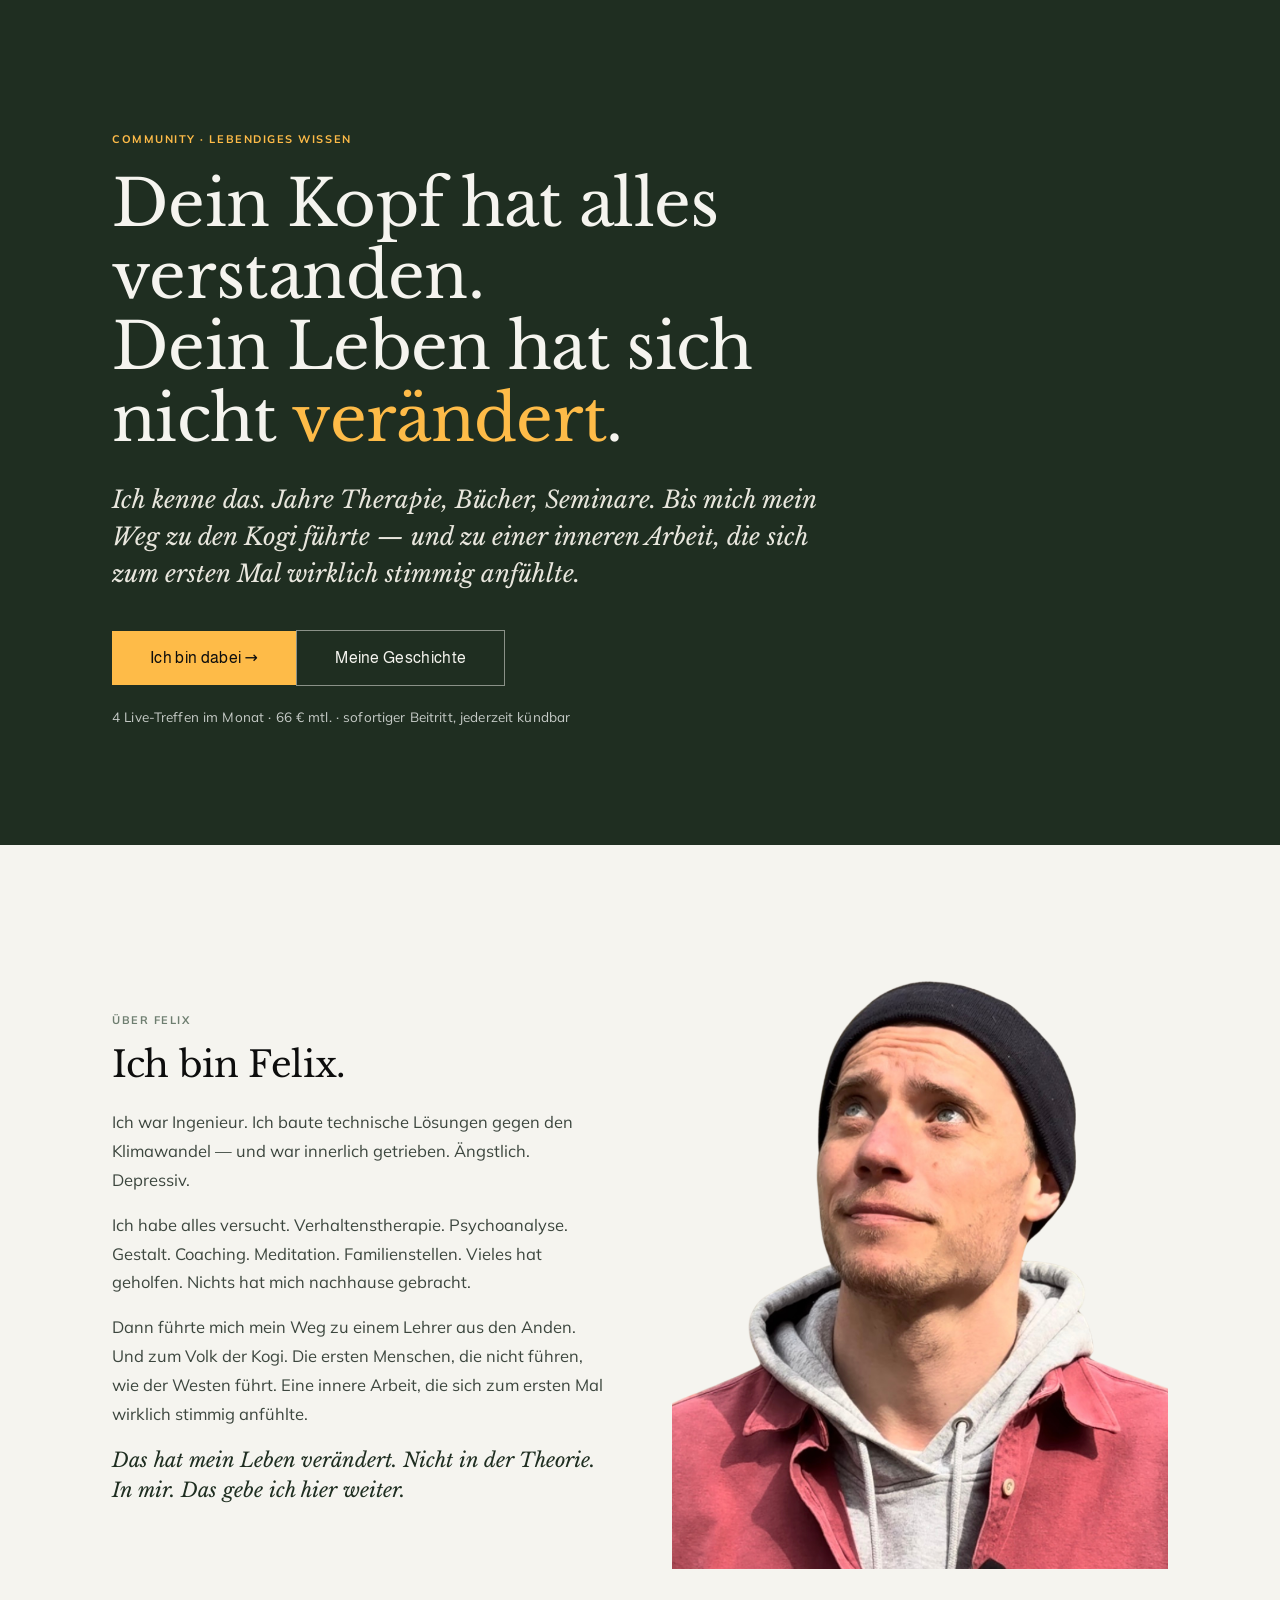
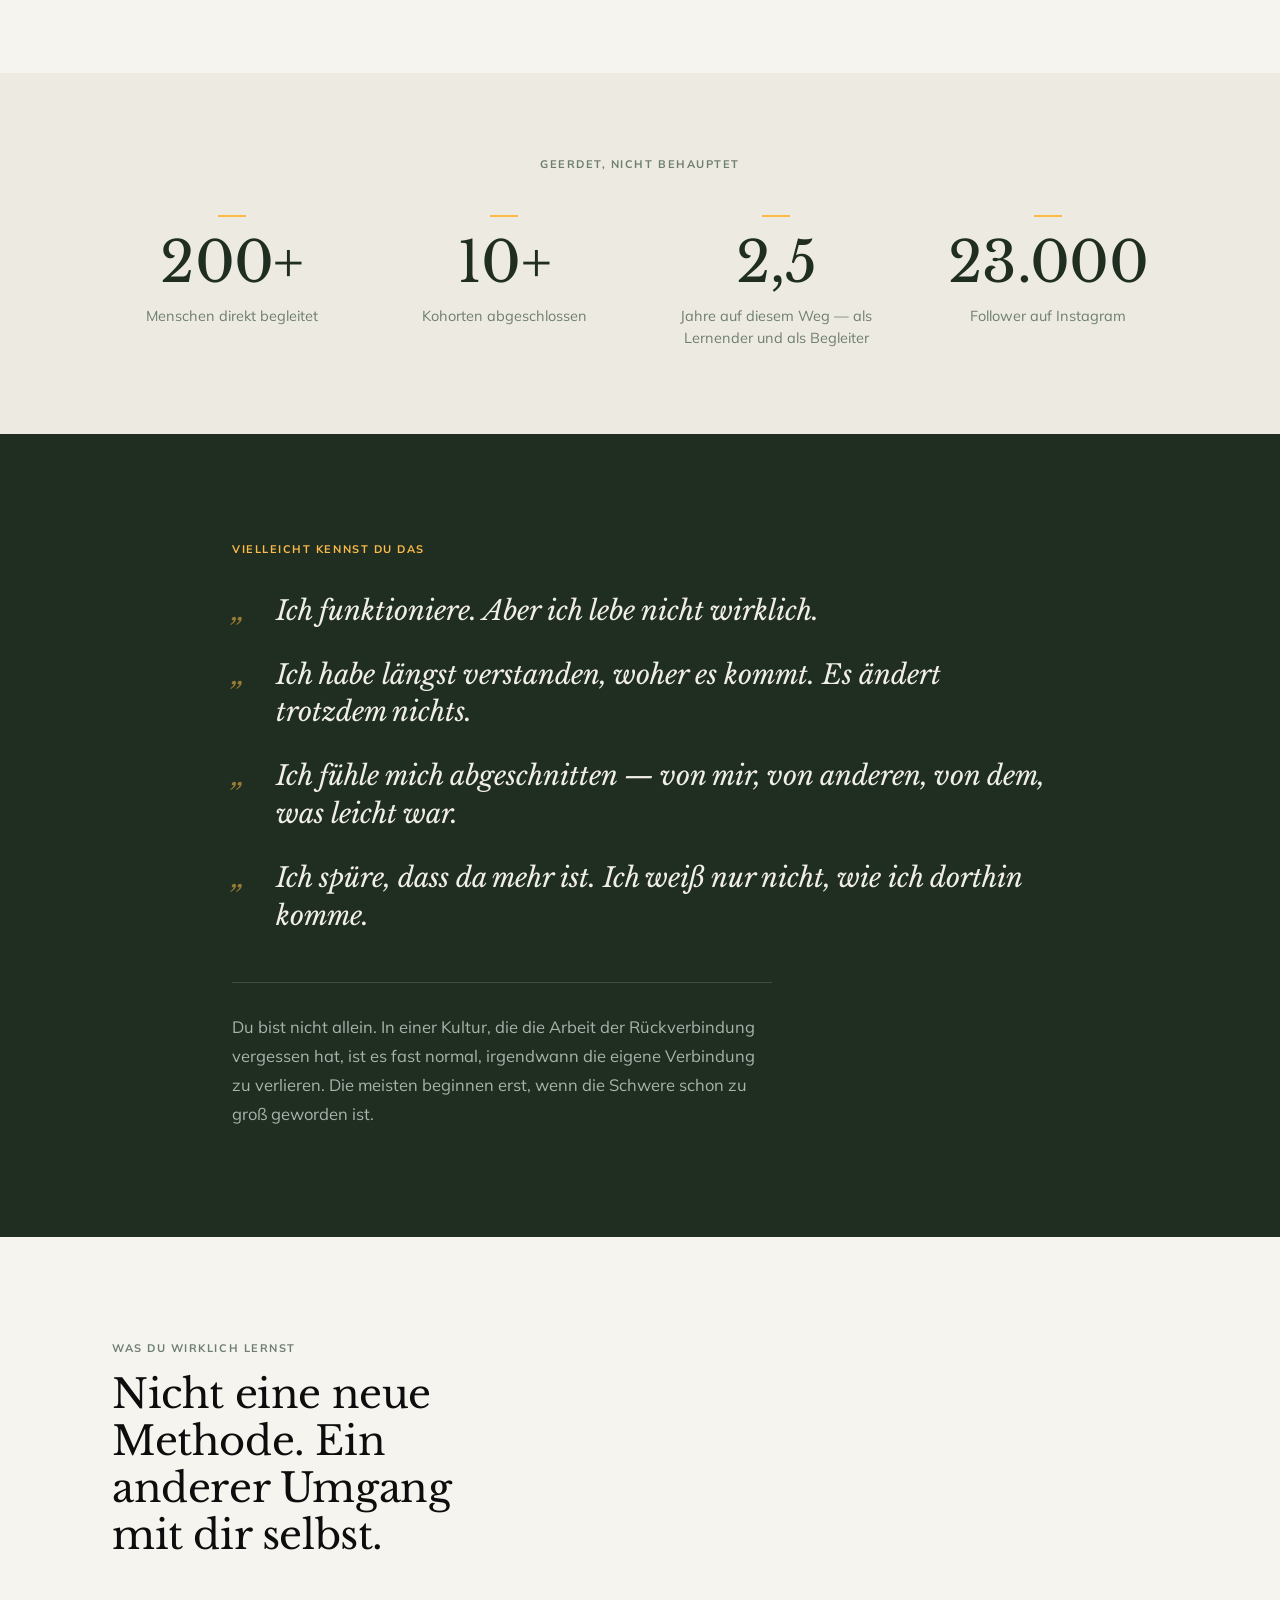
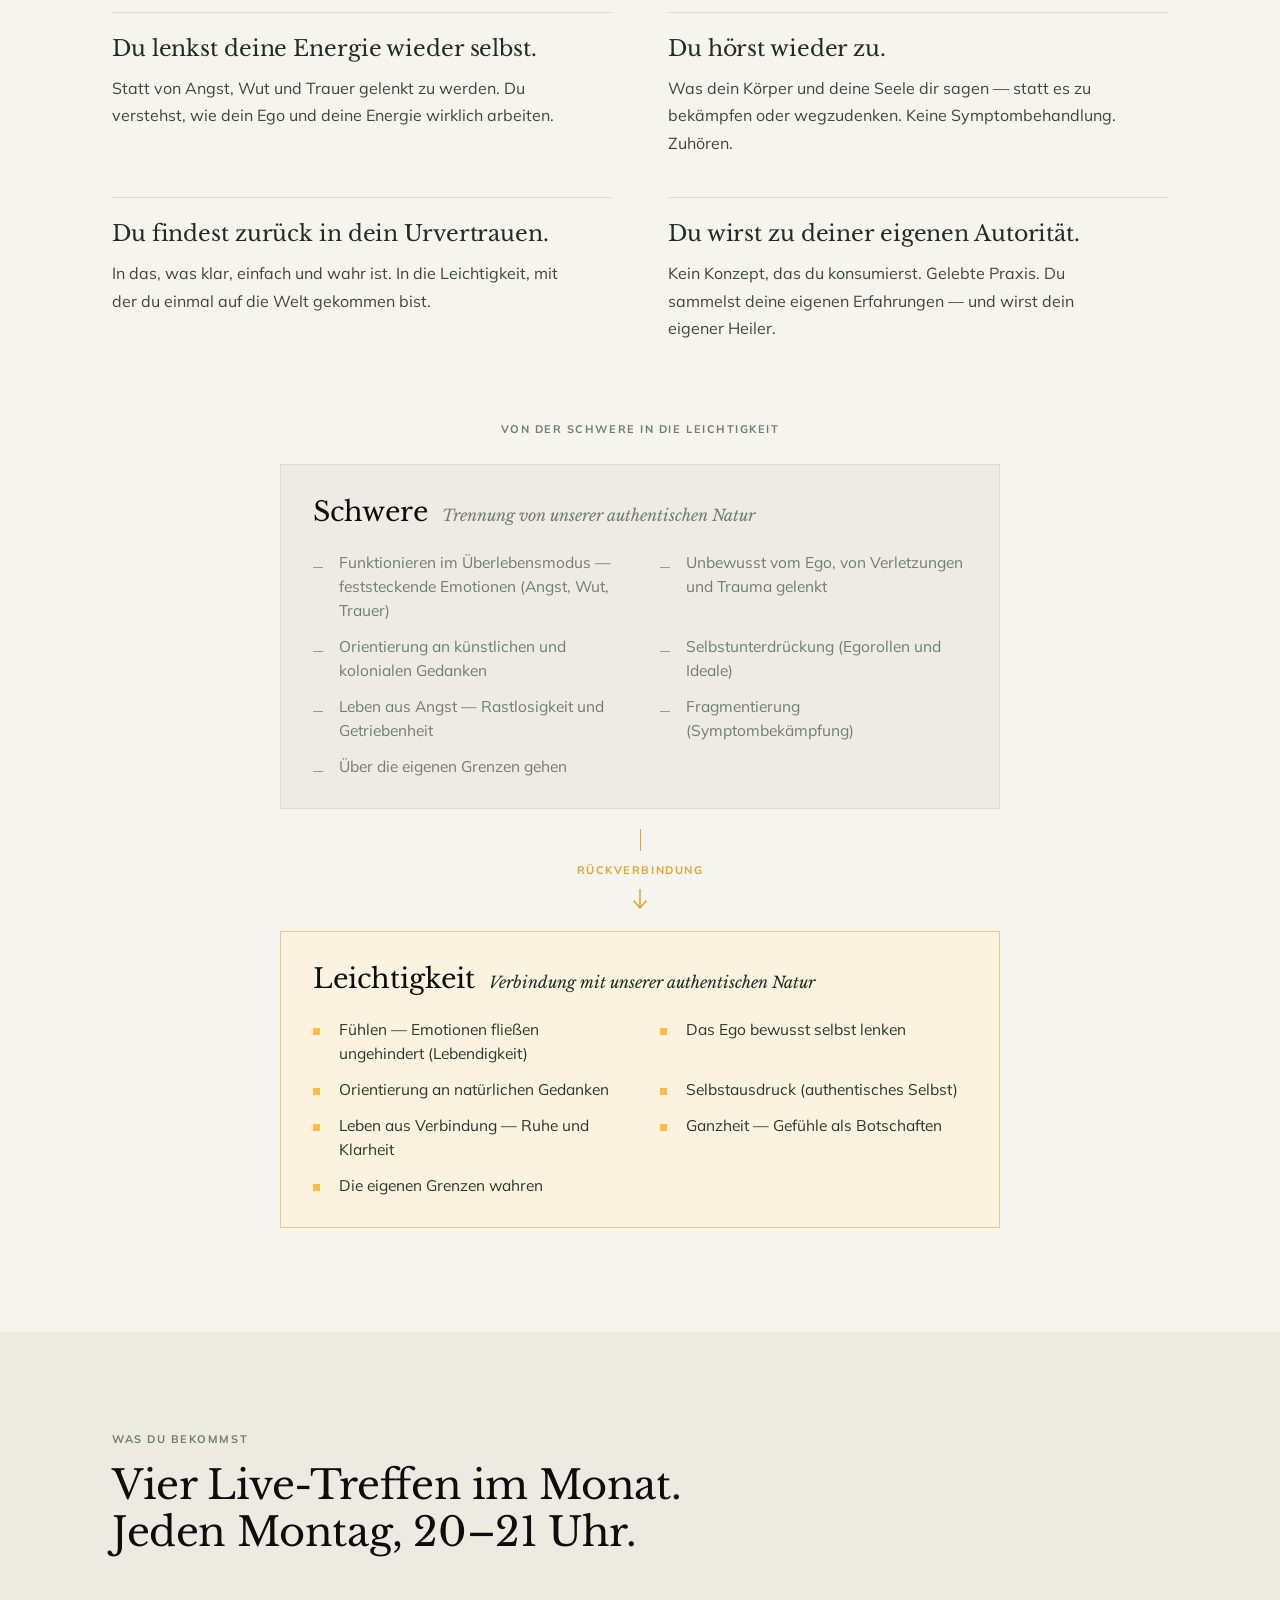
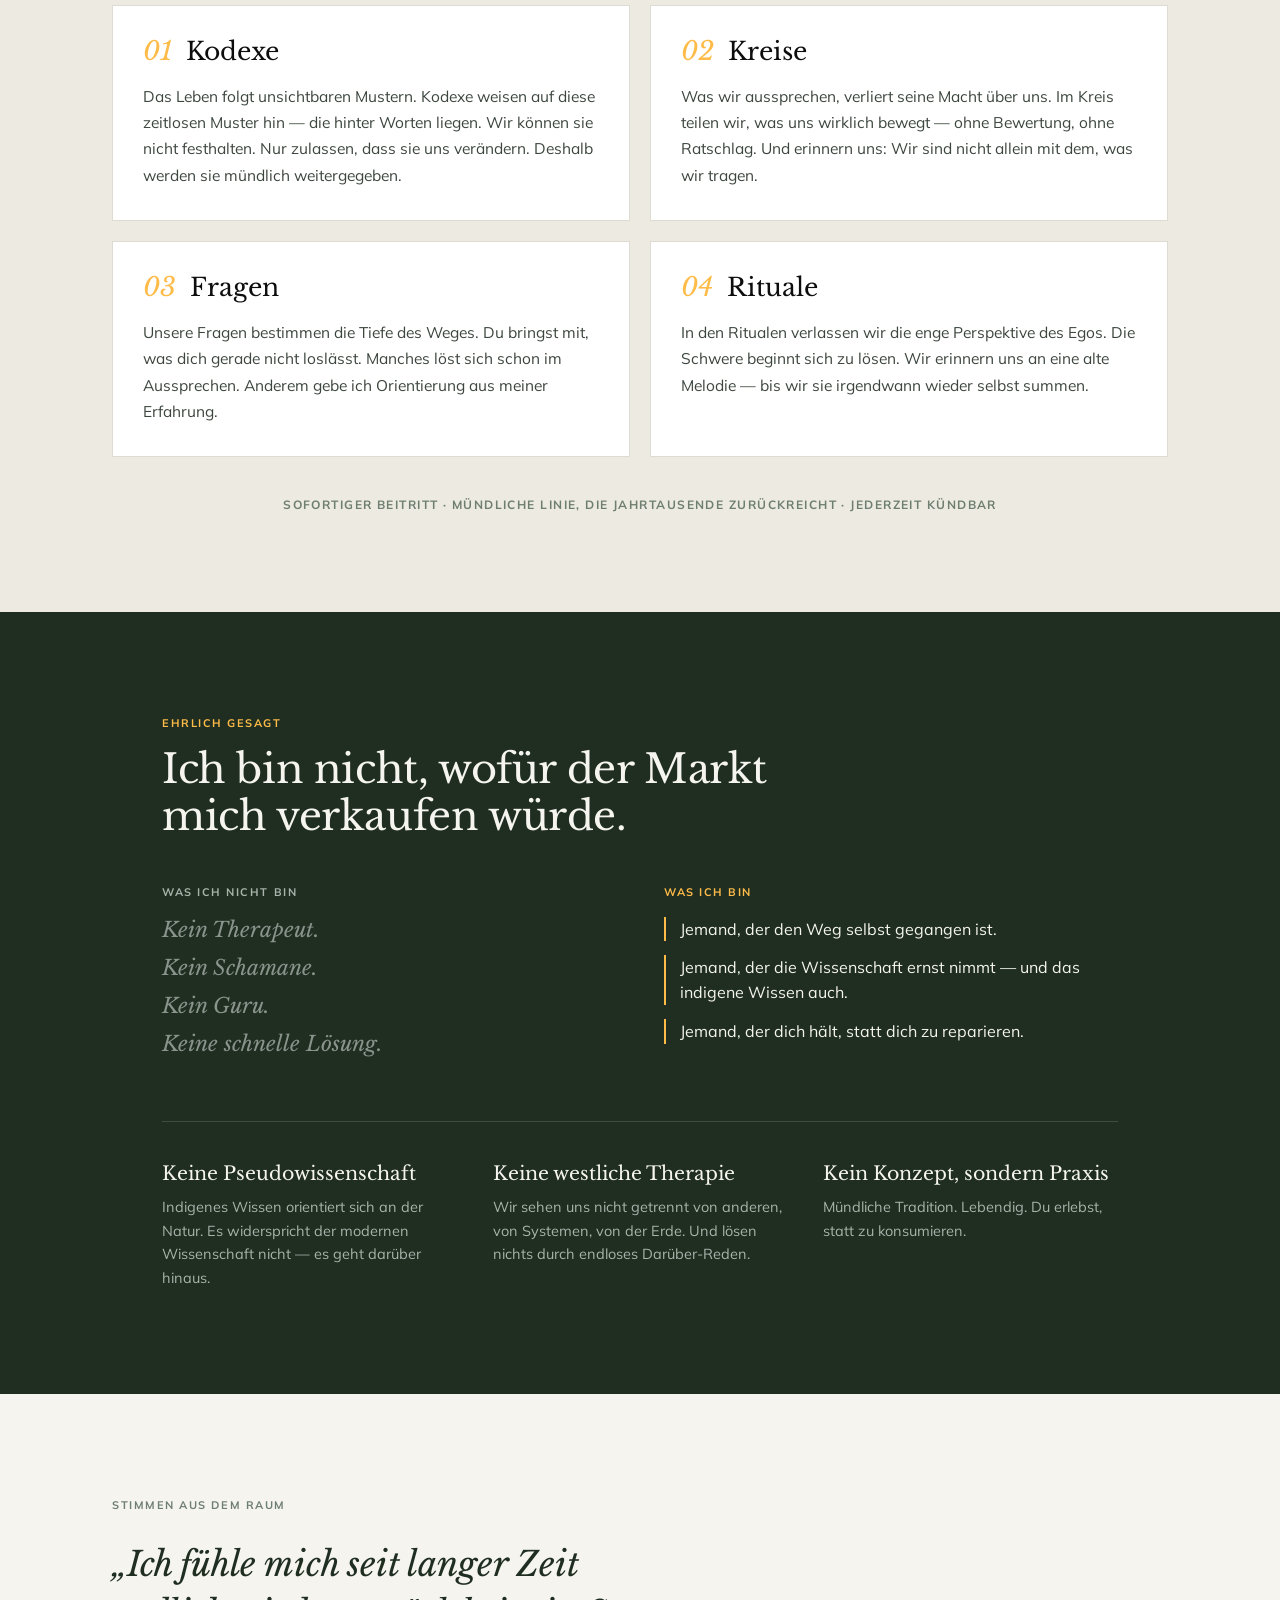
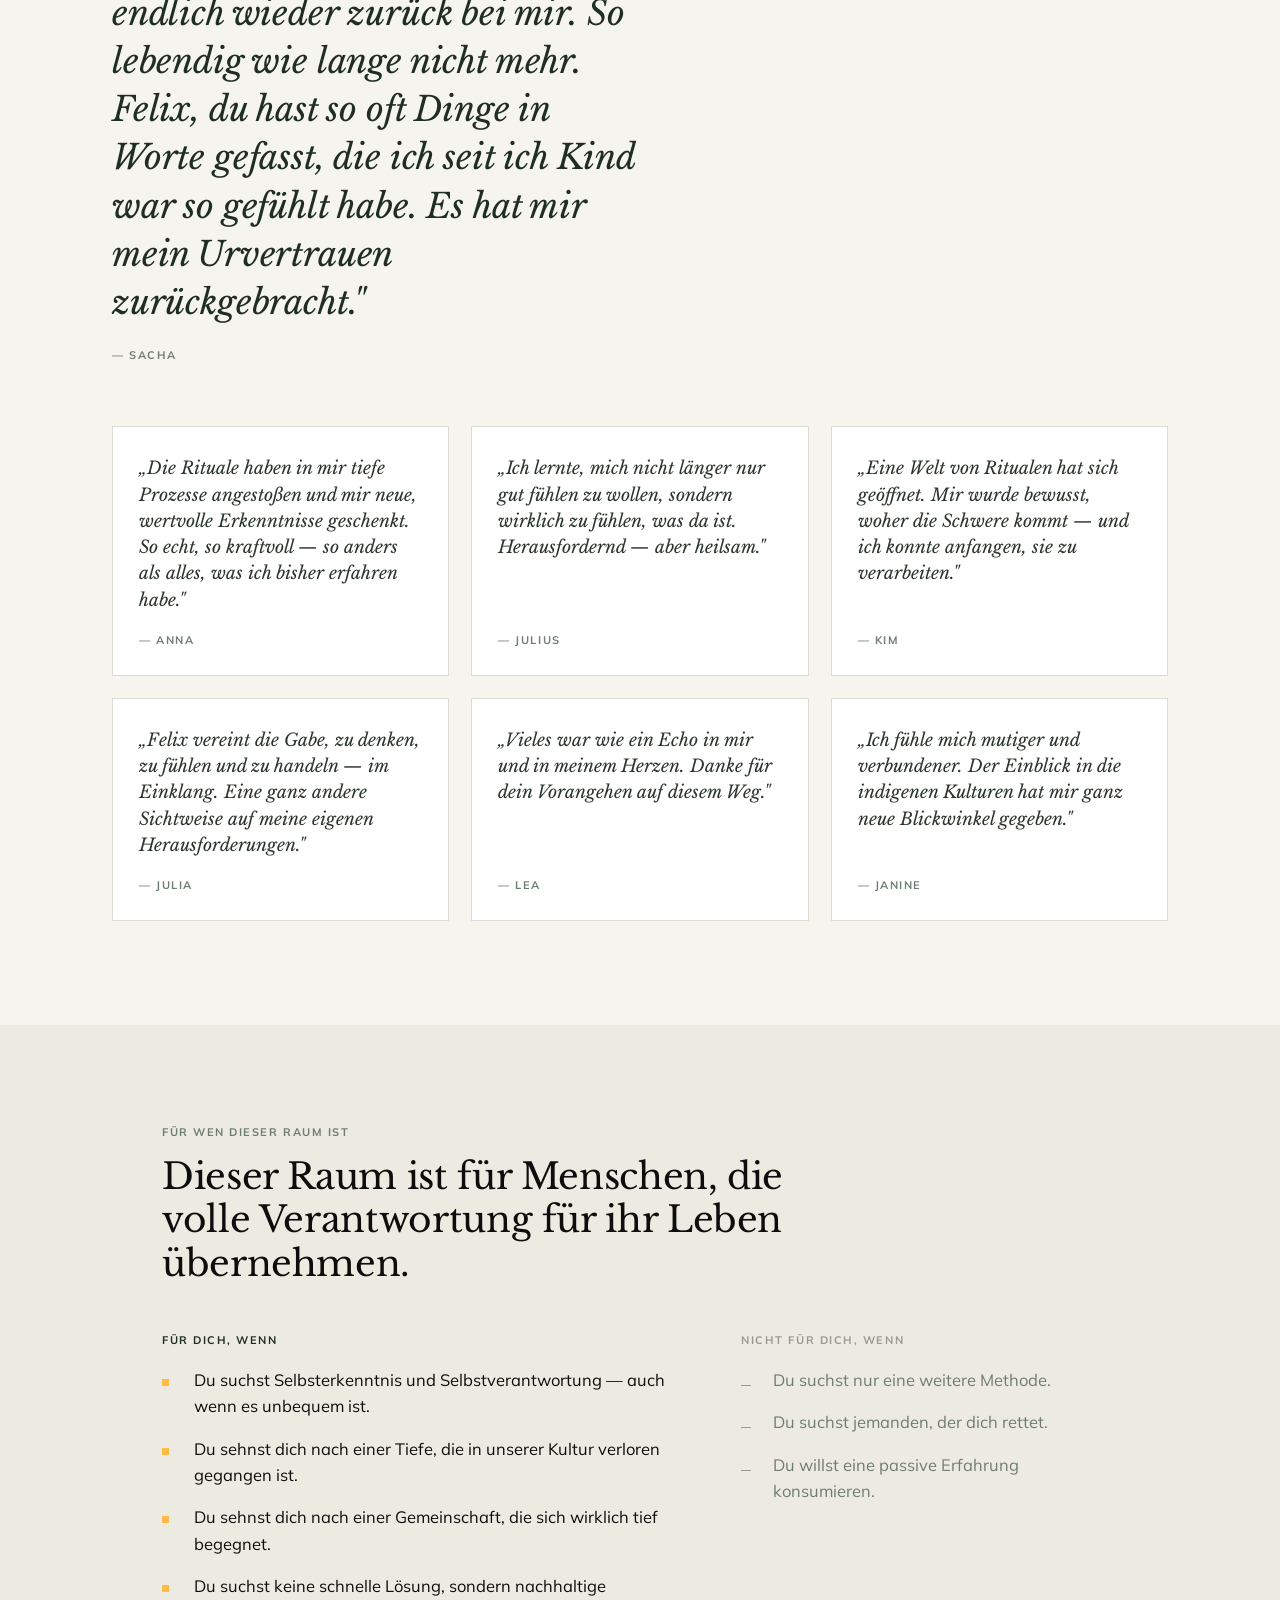
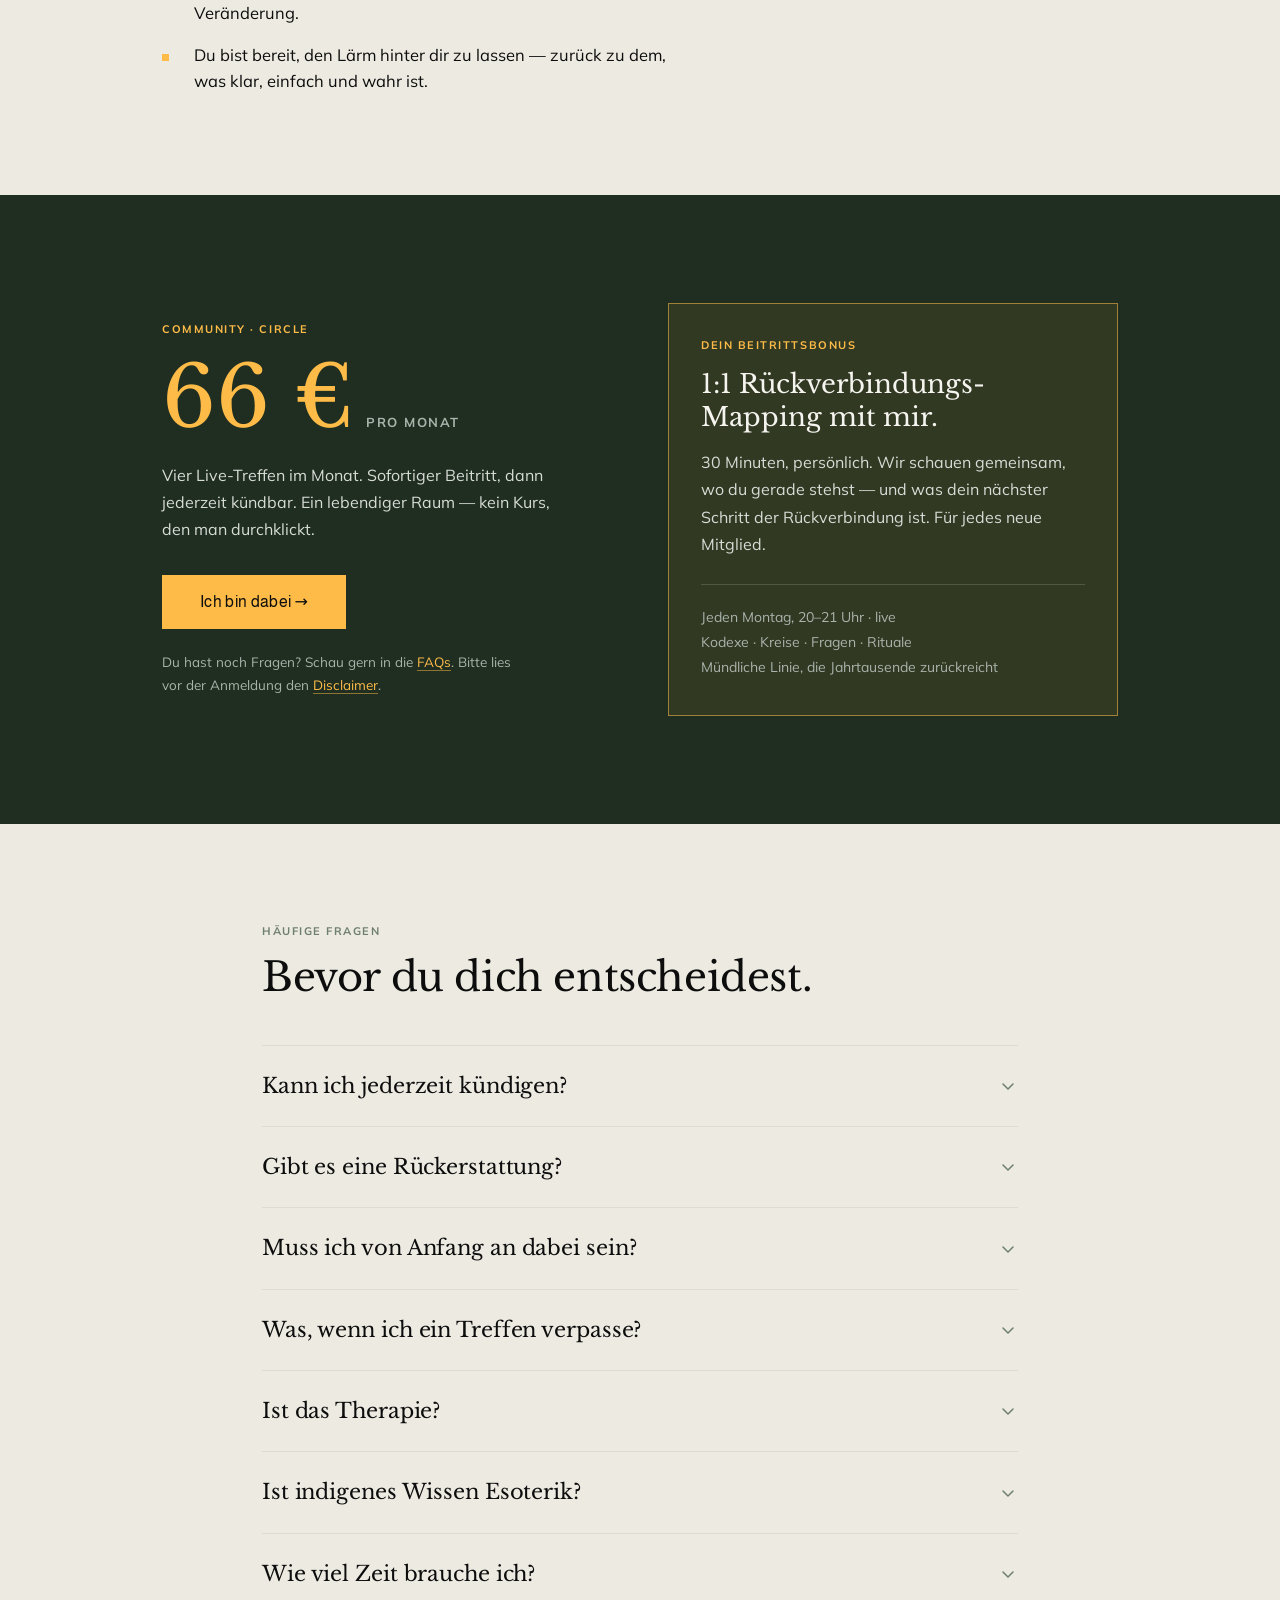
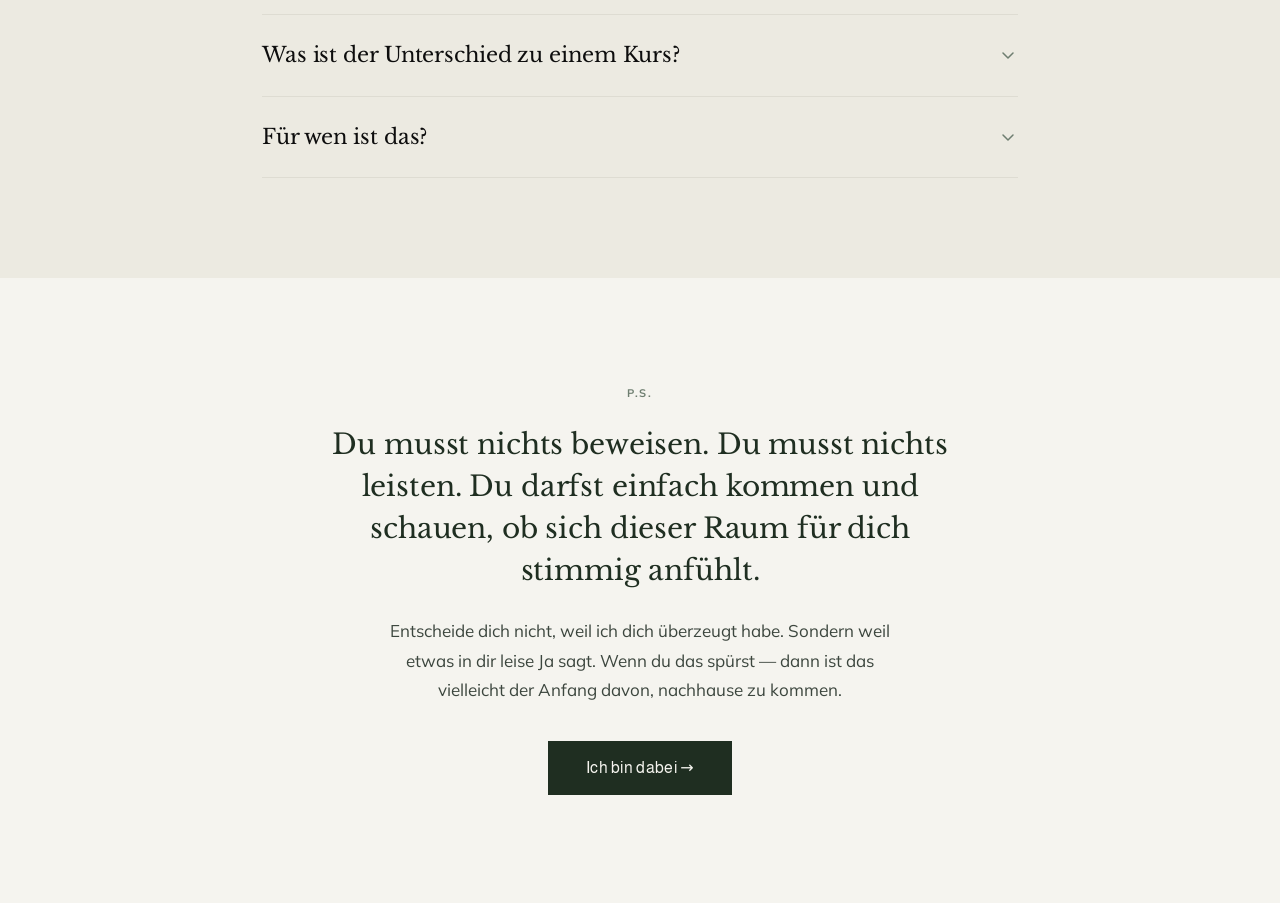
==== community.html @ 883855a8 "Add Community landing page — Lebendiges Wissen Complete standalone landing page with 12 sections: He" ====
<!DOCTYPE html>
<html lang="de">
<head>
<meta charset="utf-8">
<meta name="viewport" content="width=device-width, initial-scale=1">
<title>Community — Lebendiges Wissen</title>
<link rel="preconnect" href="https://fonts.googleapis.com">
<link rel="preconnect" href="https://fonts.gstatic.com" crossorigin>
<link href="https://fonts.googleapis.com/css2?family=Almarai:wght@400;700;800&display=swap" rel="stylesheet">
<style>
/* ---- Fonts ---- */
@font-face {
  font-family: 'Libre Baskerville';
  src: url('fonts/LibreBaskerville-VariableFont_wght.ttf') format('truetype');
  font-weight: 400 700;
  font-style: normal;
  font-display: swap;
}
@font-face {
  font-family: 'Libre Baskerville';
  src: url('fonts/LibreBaskerville-Italic-VariableFont_wght.ttf') format('truetype');
  font-weight: 400 700;
  font-style: italic;
  font-display: swap;
}
@font-face {
  font-family: 'Mulish';
  src: url('fonts/Mulish-VariableFont_wght.ttf') format('truetype');
  font-weight: 200 900;
  font-style: normal;
  font-display: swap;
}

/* ---- Reset & Tokens ---- */
*, *::before, *::after { box-sizing: border-box; }
html, body { margin: 0; padding: 0; background: #F5F4EF; }
body {
  -webkit-font-smoothing: antialiased;
  text-rendering: optimizeLegibility;
  font-family: 'Mulish', system-ui, -apple-system, sans-serif;
  color: #0D0D0D;
}
a { -webkit-tap-highlight-color: transparent; }
::selection { background: #FEBB48; color: #0D0D0D; }
img { display: block; max-width: 100%; }
h1, h2, h3, p, ul, blockquote { margin: 0; }

:root {
  --serif: 'Libre Baskerville', Georgia, 'Times New Roman', serif;
  --sans: 'Mulish', system-ui, -apple-system, sans-serif;
  --ui: 'Almarai', 'Mulish', system-ui, sans-serif;
  --green: #1F2E21;
  --green-700: #2C4030;
  --green-300: #6E7E70;
  --offwhite: #F5F4EF;
  --paper-shade: #ECEAE1;
  --paper-line: #DEDCD2;
  --ink: #0D0D0D;
  --accent: #FEBB48;
  --accent-deep: #E5A22F;
  --accent-soft: #FCE6B4;
  --fg-on-dark: #F5F4EF;
  --fg-on-dark-muted: #A9B3AB;
}

/* ---- Shared ---- */
.overline {
  font-family: var(--sans);
  font-weight: 700;
  font-size: 11px;
  text-transform: uppercase;
  letter-spacing: 0.14em;
  color: var(--green-300);
}
.section-inner {
  max-width: 1120px;
  margin: 0 auto;
  padding: 104px 32px;
}
.btn {
  display: inline-flex;
  align-items: center;
  justify-content: center;
  gap: 8px;
  font-family: var(--ui);
  font-weight: 400;
  font-size: 14px;
  letter-spacing: 0.02em;
  padding: 14px 28px;
  border: none;
  border-radius: 0;
  cursor: pointer;
  text-decoration: none;
  text-align: center;
  line-height: 1.1;
  transition: background-color 160ms ease, transform 120ms ease, color 160ms ease;
}
.btn--lg { padding: 18px 38px; font-size: 16px; }
.btn--primary { background: var(--accent); color: var(--ink); }
.btn--primary:hover { background: var(--accent-deep); }
.btn--primary:active { transform: translateY(1px); }
.btn--dark { background: var(--green); color: var(--offwhite); }
.btn--dark:hover { background: var(--green-700); }
.btn--dark:active { transform: translateY(1px); }
.btn--ghost-light {
  background: transparent;
  color: var(--fg-on-dark);
  border: 1px solid rgba(245,244,239,0.5);
}
.btn--ghost-light:hover { background: var(--fg-on-dark); color: var(--green); }

/* ---- Reveal ---- */
.reveal {
  opacity: 0;
  transform: translateY(14px);
  transition: opacity 520ms ease, transform 520ms ease;
}
.reveal.visible {
  opacity: 1;
  transform: none;
}

/* ---- Hero ---- */
.hero {
  position: relative;
  background: var(--green);
  overflow: hidden;
}
.hero-inner {
  position: relative;
  max-width: 1120px;
  margin: 0 auto;
  padding: 132px 32px 120px;
}
.hero .overline { color: var(--accent); }
.hero h1 {
  font-family: var(--serif);
  font-weight: 400;
  font-size: clamp(36px, 5.4vw, 64px);
  line-height: 1.12;
  letter-spacing: -0.01em;
  color: var(--fg-on-dark);
  margin-top: 22px;
  max-width: 17ch;
}
.hero h1 .accent { color: var(--accent); }
.hero-sub {
  font-family: var(--serif);
  font-style: italic;
  font-weight: 400;
  font-size: clamp(18px, 2.2vw, 24px);
  line-height: 1.55;
  color: #E8E6DD;
  margin: 26px 0 38px;
  max-width: 46ch;
}
.hero-ctas { display: flex; gap: 14; flex-wrap: wrap; align-items: center; }
.hero-facts {
  font-family: var(--sans);
  font-size: 13.5px;
  color: #C7CCC8;
  margin-top: 22px;
  letter-spacing: 0.01em;
}

/* ---- Story ---- */
.story { background: var(--offwhite); }
.story-grid {
  max-width: 1120px;
  margin: 0 auto;
  padding: 104px 32px;
  display: grid;
  grid-template-columns: 1fr 1fr;
  gap: 64px;
  align-items: center;
}
.story h2 {
  font-family: var(--serif);
  font-weight: 400;
  font-size: clamp(28px, 3.4vw, 36px);
  line-height: 1.2;
  color: var(--ink);
  margin-top: 16px;
  letter-spacing: -0.01em;
}
.story-text {
  font-family: var(--sans);
  font-size: 16.5px;
  line-height: 1.75;
  color: #3C463E;
  margin-top: 22px;
  max-width: 52ch;
}
.story-text p { margin-bottom: 16px; }
.story-text p:last-child { margin-bottom: 0; }
.story-closing {
  font-family: var(--serif) !important;
  font-style: italic;
  font-size: 20px !important;
  color: var(--green) !important;
  line-height: 1.5 !important;
}
.story-portrait {
  aspect-ratio: 4 / 5;
  background: var(--green);
  overflow: hidden;
}
.story-portrait img {
  width: 100%;
  height: 100%;
  object-fit: cover;
}

/* ---- Credibility ---- */
.credibility { background: var(--paper-shade); }
.credibility-inner {
  max-width: 1120px;
  margin: 0 auto;
  padding: 84px 32px;
}
.credibility .overline { text-align: center; }
.cred-grid {
  display: grid;
  grid-template-columns: repeat(auto-fit, minmax(190px, 1fr));
  gap: 40px 32px;
  margin-top: 44px;
}
.cred-item { text-align: center; }
.cred-bar {
  width: 28px;
  height: 2px;
  background: var(--accent);
  margin: 0 auto 18px;
}
.cred-number {
  font-family: var(--serif);
  font-weight: 400;
  font-size: clamp(40px, 5vw, 56px);
  line-height: 1;
  color: var(--green);
  letter-spacing: -0.01em;
}
.cred-label {
  font-family: var(--sans);
  font-size: 14.5px;
  line-height: 1.55;
  color: var(--green-300);
  margin: 14px auto 0;
  max-width: 22ch;
}

/* ---- Problem ---- */
.problem {
  background: var(--green);
  color: var(--fg-on-dark);
}
.problem-inner {
  max-width: 880px;
  margin: 0 auto;
  padding: 108px 32px;
}
.problem .overline { color: var(--accent); }
.monologue {
  list-style: none;
  padding: 0;
  margin: 36px 0 0;
  display: flex;
  flex-direction: column;
  gap: 26px;
}
.monologue li {
  display: grid;
  grid-template-columns: 26px 1fr;
  gap: 18px;
  align-items: baseline;
}
.monologue-mark {
  font-family: var(--serif);
  font-style: italic;
  font-size: 30px;
  color: rgba(254,187,72,0.55);
  line-height: 1;
}
.monologue-text {
  font-family: var(--serif);
  font-style: italic;
  font-weight: 400;
  font-size: clamp(21px, 2.6vw, 27px);
  line-height: 1.4;
  color: #F0EEE5;
}
.problem-close {
  font-family: var(--sans);
  font-size: 16.5px;
  line-height: 1.75;
  color: var(--fg-on-dark-muted);
  margin-top: 48px;
  max-width: 54ch;
  border-top: 1px solid rgba(245,244,239,0.14);
  padding-top: 30px;
}

/* ---- Learn ---- */
.learn { background: var(--offwhite); }
.learn h2 {
  font-family: var(--serif);
  font-weight: 400;
  font-size: clamp(28px, 3.6vw, 40px);
  line-height: 1.18;
  color: var(--ink);
  margin-top: 16px;
  letter-spacing: -0.01em;
}
.learn-grid {
  display: grid;
  grid-template-columns: 1fr 1fr;
  gap: 40px 56px;
  margin-top: 52px;
}
.learn-card {
  border-top: 1px solid var(--paper-line);
  padding-top: 22px;
}
.learn-card h3 {
  font-family: var(--serif);
  font-weight: 400;
  font-size: 22px;
  line-height: 1.3;
  color: var(--green);
  letter-spacing: -0.005em;
}
.learn-card p {
  font-family: var(--sans);
  font-size: 16px;
  line-height: 1.7;
  color: #3C463E;
  margin-top: 12px;
  max-width: 46ch;
}

/* ---- Diptych (Schwere → Leichtigkeit) ---- */
.diptych {
  margin-top: 80px;
  max-width: 720px;
  margin-left: auto;
  margin-right: auto;
}
.diptych .overline { text-align: center; }
.diptych-schwere {
  margin-top: 28px;
  background: #EDEBE3;
  border: 1px solid var(--paper-line);
  padding: 30px 32px;
}
.diptych-leicht {
  background: #FBF3DF;
  border: 1px solid rgba(229,162,47,0.55);
  padding: 30px 32px;
}
.diptych-header {
  display: flex;
  align-items: baseline;
  gap: 14px;
  flex-wrap: wrap;
}
.diptych-header h3 {
  font-family: var(--serif);
  font-weight: 400;
  font-size: 27px;
  color: var(--ink);
}
.diptych-header span {
  font-family: var(--serif);
  font-style: italic;
  font-size: 16px;
}
.diptych-schwere .diptych-header span { color: var(--green-300); }
.diptych-leicht .diptych-header span { color: var(--green); }
.diptych-list {
  list-style: none;
  padding: 0;
  margin: 22px 0 0;
  display: grid;
  grid-template-columns: 1fr 1fr;
  gap: 12px 40px;
}
.diptych-list li {
  display: grid;
  grid-template-columns: 14px 1fr;
  gap: 12px;
  align-items: baseline;
  font-family: var(--sans);
  font-size: 15.5px;
  line-height: 1.55;
}
.diptych-schwere .diptych-list li { color: var(--green-300); }
.diptych-leicht .diptych-list li { color: #2A352C; }
.diptych-dash {
  width: 10px;
  height: 1px;
  background: #9A9A90;
  display: inline-block;
  margin-top: 11px;
}
.diptych-dot {
  width: 7px;
  height: 7px;
  background: var(--accent);
  display: inline-block;
  margin-top: 8px;
}
.diptych-bridge {
  display: flex;
  flex-direction: column;
  align-items: center;
  gap: 12px;
  padding: 20px 0;
}
.diptych-bridge-line {
  width: 1px;
  height: 22px;
  background: var(--accent-deep);
}
.diptych-bridge-label {
  font-family: var(--sans);
  font-weight: 700;
  font-size: 11px;
  text-transform: uppercase;
  letter-spacing: 0.14em;
  color: var(--accent-deep);
}

/* ---- Offer ---- */
.offer { background: var(--paper-shade); }
.offer-inner {
  max-width: 1120px;
  margin: 0 auto;
  padding: 100px 32px;
}
.offer h2 {
  font-family: var(--serif);
  font-weight: 400;
  font-size: clamp(28px, 3.6vw, 40px);
  line-height: 1.18;
  color: var(--ink);
  margin-top: 16px;
  letter-spacing: -0.01em;
  max-width: 20ch;
}
.offer-grid {
  display: grid;
  grid-template-columns: 1fr 1fr;
  gap: 20px;
  margin-top: 48px;
}
.offer-card {
  background: #FFFFFF;
  border: 1px solid var(--paper-line);
  padding: 30px 30px 32px;
  display: flex;
  flex-direction: column;
}
.offer-card-head {
  display: flex;
  align-items: baseline;
  gap: 14px;
}
.offer-card-num {
  font-family: var(--serif);
  font-style: italic;
  font-size: 26px;
  color: var(--accent);
  line-height: 1;
}
.offer-card h3 {
  font-family: var(--serif);
  font-weight: 400;
  font-size: 25px;
  color: var(--ink);
}
.offer-card p {
  font-family: var(--sans);
  font-size: 15.5px;
  line-height: 1.7;
  color: #3C463E;
  margin-top: 16px;
}
.offer-tagline {
  font-family: var(--sans);
  font-weight: 700;
  font-size: 12px;
  text-transform: uppercase;
  letter-spacing: 0.12em;
  color: var(--green-300);
  margin-top: 40px;
  text-align: center;
}

/* ---- Honesty ---- */
.honesty {
  background: var(--green);
  color: var(--fg-on-dark);
}
.honesty-inner {
  max-width: 1020px;
  margin: 0 auto;
  padding: 104px 32px;
}
.honesty .overline { color: var(--accent); }
.honesty h2 {
  font-family: var(--serif);
  font-weight: 400;
  font-size: clamp(28px, 3.6vw, 40px);
  line-height: 1.18;
  color: var(--fg-on-dark);
  margin: 16px 0 44px;
  letter-spacing: -0.01em;
  max-width: 24ch;
}
.honesty-cols {
  display: grid;
  grid-template-columns: 1fr 1fr;
  gap: 48px;
}
.honesty-col-label {
  font-family: var(--sans);
  font-weight: 700;
  font-size: 11px;
  text-transform: uppercase;
  letter-spacing: 0.14em;
  margin-bottom: 18px;
}
.honesty-not-list {
  list-style: none;
  padding: 0;
  display: flex;
  flex-direction: column;
  gap: 12px;
}
.honesty-not-list li {
  font-family: var(--serif);
  font-style: italic;
  font-size: 21px;
  color: #8A938C;
}
.honesty-is-list {
  list-style: none;
  padding: 0;
  display: flex;
  flex-direction: column;
  gap: 14px;
}
.honesty-is-list li {
  font-family: var(--sans);
  font-size: 16px;
  line-height: 1.55;
  color: var(--fg-on-dark);
  border-left: 2px solid var(--accent);
  padding-left: 14px;
}
.honesty-anders {
  display: grid;
  grid-template-columns: repeat(3, 1fr);
  gap: 36px;
  margin-top: 64px;
  padding-top: 40px;
  border-top: 1px solid rgba(245,244,239,0.14);
}
.honesty-anders h3 {
  font-family: var(--serif);
  font-weight: 400;
  font-size: 19px;
  color: var(--fg-on-dark);
  margin-bottom: 10px;
}
.honesty-anders p {
  font-family: var(--sans);
  font-size: 14.5px;
  line-height: 1.65;
  color: var(--fg-on-dark-muted);
}

/* ---- Testimonials ---- */
.testimonials { background: var(--offwhite); }
.testimonials-inner {
  max-width: 1120px;
  margin: 0 auto;
  padding: 104px 32px;
}
.testimonials blockquote {
  font-family: var(--serif);
  font-style: italic;
  font-weight: 400;
  font-size: clamp(24px, 3.2vw, 34px);
  line-height: 1.42;
  color: var(--green);
  max-width: 24ch;
  letter-spacing: -0.005em;
  margin-top: 28px;
}
.testimonials .attribution {
  font-family: var(--sans);
  font-weight: 700;
  font-size: 11px;
  text-transform: uppercase;
  letter-spacing: 0.14em;
  color: var(--green-300);
  margin-top: 22px;
}
.testimonials-grid {
  display: grid;
  grid-template-columns: repeat(3, 1fr);
  gap: 22px;
  margin-top: 64px;
}
.testimonial-card {
  background: #FFFFFF;
  border: 1px solid var(--paper-line);
  padding: 28px 26px;
  display: flex;
  flex-direction: column;
}
.testimonial-card p {
  font-family: var(--serif);
  font-style: italic;
  font-size: 17.5px;
  line-height: 1.5;
  color: #2A352C;
  flex: 1;
}
.testimonial-card .attribution { margin-top: 20px; }

/* ---- For Whom ---- */
.forwhom { background: var(--paper-shade); }
.forwhom-inner {
  max-width: 1020px;
  margin: 0 auto;
  padding: 100px 32px;
}
.forwhom h2 {
  font-family: var(--serif);
  font-weight: 400;
  font-size: clamp(26px, 3.2vw, 36px);
  line-height: 1.2;
  color: var(--ink);
  margin: 16px 0 48px;
  letter-spacing: -0.01em;
  max-width: 26ch;
}
.forwhom-cols {
  display: grid;
  grid-template-columns: 1.25fr 0.9fr;
  gap: 56px;
}
.forwhom-col-label {
  font-family: var(--sans);
  font-weight: 700;
  font-size: 11px;
  text-transform: uppercase;
  letter-spacing: 0.14em;
  margin-bottom: 20px;
}
.forwhom-fit-list, .forwhom-nofit-list {
  list-style: none;
  padding: 0;
  display: flex;
  flex-direction: column;
  gap: 16px;
}
.forwhom-fit-list li, .forwhom-nofit-list li {
  display: grid;
  grid-template-columns: 18px 1fr;
  gap: 14px;
  align-items: baseline;
  font-family: var(--sans);
  font-size: 16.5px;
  line-height: 1.6;
}
.forwhom-fit-list li { color: var(--ink); }
.forwhom-nofit-list li { color: var(--green-300); }

/* ---- Pricing ---- */
.pricing {
  background: var(--green);
  color: var(--fg-on-dark);
}
.pricing-inner {
  max-width: 1020px;
  margin: 0 auto;
  padding: 108px 32px;
}
.pricing-grid {
  display: grid;
  grid-template-columns: 1fr 1fr;
  gap: 56px;
  align-items: center;
}
.pricing .overline { color: var(--accent); }
.pricing-amount {
  display: flex;
  align-items: baseline;
  gap: 12px;
  margin-top: 20px;
}
.pricing-amount .number {
  font-family: var(--serif);
  font-size: clamp(56px, 8vw, 84px);
  color: var(--accent);
  line-height: 1;
}
.pricing-amount .period {
  font-family: var(--sans);
  font-weight: 700;
  font-size: 13px;
  text-transform: uppercase;
  letter-spacing: 0.12em;
  color: var(--fg-on-dark-muted);
}
.pricing-desc {
  font-family: var(--sans);
  font-size: 16px;
  line-height: 1.7;
  color: #D8DCD6;
  margin-top: 22px;
  max-width: 40ch;
}
.pricing-links {
  font-family: var(--sans);
  font-size: 13.5px;
  line-height: 1.7;
  color: var(--fg-on-dark-muted);
  margin-top: 22px;
  max-width: 46ch;
}
.pricing-links a {
  color: var(--accent);
  text-decoration: none;
  border-bottom: 1px solid rgba(254,187,72,0.5);
}
.pricing-links a:hover { border-bottom-color: var(--accent); }
.bonus-box {
  border: 1px solid rgba(254,187,72,0.55);
  background: rgba(254,187,72,0.08);
  padding: 34px 32px;
}
.bonus-box h3 {
  font-family: var(--serif);
  font-weight: 400;
  font-size: 26px;
  line-height: 1.3;
  color: var(--fg-on-dark);
  margin-top: 16px;
}
.bonus-box p {
  font-family: var(--sans);
  font-size: 16px;
  line-height: 1.7;
  color: #D8DCD6;
  margin-top: 14px;
}
.bonus-details {
  margin-top: 26px;
  padding-top: 20px;
  border-top: 1px solid rgba(245,244,239,0.16);
  font-family: var(--sans);
  font-size: 14px;
  line-height: 1.8;
  color: var(--fg-on-dark-muted);
}

/* ---- FAQ ---- */
.faq { background: var(--paper-shade); }
.faq-inner {
  max-width: 820px;
  margin: 0 auto;
  padding: 100px 32px;
}
.faq h2 {
  font-family: var(--serif);
  font-weight: 400;
  font-size: clamp(28px, 3.6vw, 40px);
  line-height: 1.18;
  color: var(--ink);
  margin-top: 16px;
  letter-spacing: -0.01em;
}
.faq-list {
  margin-top: 44px;
  border-top: 1px solid var(--paper-line);
}
.faq-item {
  border-bottom: 1px solid var(--paper-line);
}
.faq-question {
  appearance: none;
  background: transparent;
  border: none;
  width: 100%;
  text-align: left;
  cursor: pointer;
  padding: 26px 0;
  display: flex;
  align-items: center;
  justify-content: space-between;
  gap: 28px;
  font-family: var(--serif);
  font-weight: 400;
  font-size: clamp(18px, 2.2vw, 21px);
  line-height: 1.35;
  color: var(--ink);
  letter-spacing: -0.005em;
}
.faq-question:hover,
.faq-question[aria-expanded="true"] { color: var(--green); }
.faq-arrow {
  flex: none;
  transition: transform 220ms ease;
}
.faq-question[aria-expanded="true"] .faq-arrow {
  transform: rotate(180deg);
}
.faq-question:hover .faq-arrow path,
.faq-question[aria-expanded="true"] .faq-arrow path {
  stroke: var(--accent-deep);
}
.faq-answer {
  display: grid;
  grid-template-rows: 0fr;
  transition: grid-template-rows 260ms ease;
}
.faq-answer.open {
  grid-template-rows: 1fr;
}
.faq-answer-inner {
  overflow: hidden;
}
.faq-answer-content {
  padding: 2px 0 28px;
  max-width: 64ch;
}
.faq-answer-content p {
  font-family: var(--sans);
  font-size: 16px;
  line-height: 1.72;
  color: #3C463E;
}
.faq-answer-content p + p { margin-top: 12px; }

/* ---- PostScript ---- */
.ps { background: var(--offwhite); }
.ps-inner {
  max-width: 720px;
  margin: 0 auto;
  padding: 108px 32px;
  text-align: center;
}
.ps-quote {
  font-family: var(--serif);
  font-weight: 400;
  font-size: clamp(22px, 3vw, 28px);
  line-height: 1.5;
  color: var(--green);
  margin-top: 24px;
  letter-spacing: -0.005em;
}
.ps-body {
  font-family: var(--sans);
  font-size: 17px;
  line-height: 1.75;
  color: #3C463E;
  margin: 24px auto 0;
  max-width: 52ch;
}

/* ---- Responsive: Tablet ---- */
@media (max-width: 920px) {
  .honesty-anders { grid-template-columns: 1fr 1fr; }
  .testimonials-grid { grid-template-columns: 1fr 1fr; }
  .pricing-grid { grid-template-columns: 1fr; gap: 36px; }
}

/* ---- Responsive: Mobile ---- */
@media (max-width: 760px) {
  .story-grid {
    grid-template-columns: 1fr;
    gap: 36px;
  }
  .story-portrait { aspect-ratio: 16 / 11; }
  .learn-grid { grid-template-columns: 1fr; gap: 28px; }
  .diptych-list { grid-template-columns: 1fr; }
  .offer-grid { grid-template-columns: 1fr; gap: 28px; }
  .honesty-cols { grid-template-columns: 1fr; gap: 28px; }
  .honesty-anders { grid-template-columns: 1fr; }
  .testimonials-grid { grid-template-columns: 1fr; }
  .forwhom-cols { grid-template-columns: 1fr; gap: 28px; }
  .pricing-grid { grid-template-columns: 1fr; gap: 36px; }
  section > div,
  .hero-inner,
  .story-grid,
  .credibility-inner,
  .problem-inner,
  .offer-inner,
  .honesty-inner,
  .testimonials-inner,
  .forwhom-inner,
  .pricing-inner,
  .faq-inner,
  .ps-inner {
    padding-left: 22px;
    padding-right: 22px;
  }
}
</style>
</head>
<body>

<!-- 1 — HERO -->
<section class="hero">
  <div class="hero-inner">
    <div class="reveal">
      <div class="overline">Community · Lebendiges Wissen</div>
    </div>
    <div class="reveal" data-delay="60">
      <h1>Dein Kopf hat alles verstanden.<br>Dein Leben hat sich nicht <span class="accent">verändert</span>.</h1>
    </div>
    <div class="reveal" data-delay="120">
      <p class="hero-sub">Ich kenne das. Jahre Therapie, Bücher, Seminare. Bis mich mein Weg zu den Kogi führte — und zu einer inneren Arbeit, die sich zum ersten Mal wirklich stimmig anfühlte.</p>
    </div>
    <div class="reveal" data-delay="180">
      <div class="hero-ctas">
        <a href="https://community.lebendigeswissen.com/checkout/mitgliedschaft" class="btn btn--lg btn--primary">Ich bin dabei →</a>
        <a href="#geschichte" class="btn btn--lg btn--ghost-light">Meine Geschichte</a>
      </div>
      <div class="hero-facts">4 Live-Treffen im Monat · 66 € mtl. · sofortiger Beitritt, jederzeit kündbar</div>
    </div>
  </div>
</section>

<!-- 2 — STORY -->
<section id="geschichte" class="story">
  <div class="story-grid">
    <div class="reveal">
      <div class="overline">Über Felix</div>
      <h2>Ich bin Felix.</h2>
      <div class="story-text">
        <p>Ich war Ingenieur. Ich baute technische Lösungen gegen den Klimawandel — und war innerlich getrieben. Ängstlich. Depressiv.</p>
        <p>Ich habe alles versucht. Verhaltenstherapie. Psychoanalyse. Gestalt. Coaching. Meditation. Familienstellen. Vieles hat geholfen. Nichts hat mich nachhause gebracht.</p>
        <p>Dann führte mich mein Weg zu einem Lehrer aus den Anden. Und zum Volk der Kogi. Die ersten Menschen, die nicht führen, wie der Westen führt. Eine innere Arbeit, die sich zum ersten Mal wirklich stimmig anfühlte.</p>
        <p class="story-closing">Das hat mein Leben verändert. Nicht in der Theorie. In mir. Das gebe ich hier weiter.</p>
      </div>
    </div>
    <div class="reveal story-portrait" data-delay="80">
      <img src="Profilbild.png" alt="Felix — Porträt" loading="lazy">
    </div>
  </div>
</section>

<!-- 3 — CREDIBILITY -->
<section class="credibility">
  <div class="credibility-inner">
    <div class="reveal">
      <div class="overline">Geerdet, nicht behauptet</div>
    </div>
    <div class="cred-grid">
      <div class="cred-item reveal" data-delay="0">
        <div class="cred-bar"></div>
        <div class="cred-number">200+</div>
        <div class="cred-label">Menschen direkt begleitet</div>
      </div>
      <div class="cred-item reveal" data-delay="70">
        <div class="cred-bar"></div>
        <div class="cred-number">10+</div>
        <div class="cred-label">Kohorten abgeschlossen</div>
      </div>
      <div class="cred-item reveal" data-delay="140">
        <div class="cred-bar"></div>
        <div class="cred-number">2,5</div>
        <div class="cred-label">Jahre auf diesem Weg — als Lernender und als Begleiter</div>
      </div>
      <div class="cred-item reveal" data-delay="210">
        <div class="cred-bar"></div>
        <div class="cred-number">23.000</div>
        <div class="cred-label">Follower auf Instagram</div>
      </div>
    </div>
  </div>
</section>

<!-- 4 — PROBLEM -->
<section class="problem">
  <div class="problem-inner">
    <div class="reveal">
      <div class="overline">Vielleicht kennst du das</div>
    </div>
    <ul class="monologue">
      <li class="reveal" data-delay="0">
        <span class="monologue-mark">„</span>
        <span class="monologue-text">Ich funktioniere. Aber ich lebe nicht wirklich.</span>
      </li>
      <li class="reveal" data-delay="70">
        <span class="monologue-mark">„</span>
        <span class="monologue-text">Ich habe längst verstanden, woher es kommt. Es ändert trotzdem nichts.</span>
      </li>
      <li class="reveal" data-delay="140">
        <span class="monologue-mark">„</span>
        <span class="monologue-text">Ich fühle mich abgeschnitten — von mir, von anderen, von dem, was leicht war.</span>
      </li>
      <li class="reveal" data-delay="210">
        <span class="monologue-mark">„</span>
        <span class="monologue-text">Ich spüre, dass da mehr ist. Ich weiß nur nicht, wie ich dorthin komme.</span>
      </li>
    </ul>
    <div class="reveal" data-delay="120">
      <p class="problem-close">Du bist nicht allein. In einer Kultur, die die Arbeit der Rückverbindung vergessen hat, ist es fast normal, irgendwann die eigene Verbindung zu verlieren. Die meisten beginnen erst, wenn die Schwere schon zu groß geworden ist.</p>
    </div>
  </div>
</section>

<!-- 5 — LEARN -->
<section class="learn">
  <div class="section-inner">
    <div class="reveal" style="max-width: 38ch;">
      <div class="overline">Was du wirklich lernst</div>
      <h2>Nicht eine neue Methode. Ein anderer Umgang mit dir selbst.</h2>
    </div>
    <div class="learn-grid">
      <div class="learn-card reveal" data-delay="0">
        <h3>Du lenkst deine Energie wieder selbst.</h3>
        <p>Statt von Angst, Wut und Trauer gelenkt zu werden. Du verstehst, wie dein Ego und deine Energie wirklich arbeiten.</p>
      </div>
      <div class="learn-card reveal" data-delay="60">
        <h3>Du hörst wieder zu.</h3>
        <p>Was dein Körper und deine Seele dir sagen — statt es zu bekämpfen oder wegzudenken. Keine Symptombehandlung. Zuhören.</p>
      </div>
      <div class="learn-card reveal" data-delay="120">
        <h3>Du findest zurück in dein Urvertrauen.</h3>
        <p>In das, was klar, einfach und wahr ist. In die Leichtigkeit, mit der du einmal auf die Welt gekommen bist.</p>
      </div>
      <div class="learn-card reveal" data-delay="180">
        <h3>Du wirst zu deiner eigenen Autorität.</h3>
        <p>Kein Konzept, das du konsumierst. Gelebte Praxis. Du sammelst deine eigenen Erfahrungen — und wirst dein eigener Heiler.</p>
      </div>
    </div>

    <!-- Diptych: Schwere → Leichtigkeit -->
    <div class="diptych reveal" data-delay="80">
      <div class="overline">Von der Schwere in die Leichtigkeit</div>
      <div class="diptych-schwere">
        <div class="diptych-header">
          <h3>Schwere</h3>
          <span>Trennung von unserer authentischen Natur</span>
        </div>
        <ul class="diptych-list">
          <li><span class="diptych-dash"></span><span>Funktionieren im Überlebensmodus — feststeckende Emotionen (Angst, Wut, Trauer)</span></li>
          <li><span class="diptych-dash"></span><span>Unbewusst vom Ego, von Verletzungen und Trauma gelenkt</span></li>
          <li><span class="diptych-dash"></span><span>Orientierung an künstlichen und kolonialen Gedanken</span></li>
          <li><span class="diptych-dash"></span><span>Selbstunterdrückung (Egorollen und Ideale)</span></li>
          <li><span class="diptych-dash"></span><span>Leben aus Angst — Rastlosigkeit und Getriebenheit</span></li>
          <li><span class="diptych-dash"></span><span>Fragmentierung (Symptombekämpfung)</span></li>
          <li><span class="diptych-dash"></span><span>Über die eigenen Grenzen gehen</span></li>
        </ul>
      </div>
      <div class="diptych-bridge">
        <div class="diptych-bridge-line"></div>
        <span class="diptych-bridge-label">Rückverbindung</span>
        <svg width="16" height="22" viewBox="0 0 16 22" fill="none" aria-hidden="true">
          <path d="M8 0 V18 M2 12 L8 19 L14 12" stroke="#E5A22F" stroke-width="1.5" stroke-linecap="round" stroke-linejoin="round" />
        </svg>
      </div>
      <div class="diptych-leicht">
        <div class="diptych-header">
          <h3>Leichtigkeit</h3>
          <span>Verbindung mit unserer authentischen Natur</span>
        </div>
        <ul class="diptych-list">
          <li><span class="diptych-dot"></span><span>Fühlen — Emotionen fließen ungehindert (Lebendigkeit)</span></li>
          <li><span class="diptych-dot"></span><span>Das Ego bewusst selbst lenken</span></li>
          <li><span class="diptych-dot"></span><span>Orientierung an natürlichen Gedanken</span></li>
          <li><span class="diptych-dot"></span><span>Selbstausdruck (authentisches Selbst)</span></li>
          <li><span class="diptych-dot"></span><span>Leben aus Verbindung — Ruhe und Klarheit</span></li>
          <li><span class="diptych-dot"></span><span>Ganzheit — Gefühle als Botschaften</span></li>
          <li><span class="diptych-dot"></span><span>Die eigenen Grenzen wahren</span></li>
        </ul>
      </div>
    </div>
  </div>
</section>

<!-- 6 — OFFER -->
<section class="offer">
  <div class="offer-inner">
    <div class="reveal">
      <div class="overline">Was du bekommst</div>
      <h2>Vier Live-Treffen im Monat. Jeden Montag, 20–21 Uhr.</h2>
    </div>
    <div class="offer-grid">
      <div class="offer-card reveal" data-delay="0">
        <div class="offer-card-head">
          <span class="offer-card-num">01</span>
          <h3>Kodexe</h3>
        </div>
        <p>Das Leben folgt unsichtbaren Mustern. Kodexe weisen auf diese zeitlosen Muster hin — die hinter Worten liegen. Wir können sie nicht festhalten. Nur zulassen, dass sie uns verändern. Deshalb werden sie mündlich weitergegeben.</p>
      </div>
      <div class="offer-card reveal" data-delay="60">
        <div class="offer-card-head">
          <span class="offer-card-num">02</span>
          <h3>Kreise</h3>
        </div>
        <p>Was wir aussprechen, verliert seine Macht über uns. Im Kreis teilen wir, was uns wirklich bewegt — ohne Bewertung, ohne Ratschlag. Und erinnern uns: Wir sind nicht allein mit dem, was wir tragen.</p>
      </div>
      <div class="offer-card reveal" data-delay="120">
        <div class="offer-card-head">
          <span class="offer-card-num">03</span>
          <h3>Fragen</h3>
        </div>
        <p>Unsere Fragen bestimmen die Tiefe des Weges. Du bringst mit, was dich gerade nicht loslässt. Manches löst sich schon im Aussprechen. Anderem gebe ich Orientierung aus meiner Erfahrung.</p>
      </div>
      <div class="offer-card reveal" data-delay="180">
        <div class="offer-card-head">
          <span class="offer-card-num">04</span>
          <h3>Rituale</h3>
        </div>
        <p>In den Ritualen verlassen wir die enge Perspektive des Egos. Die Schwere beginnt sich zu lösen. Wir erinnern uns an eine alte Melodie — bis wir sie irgendwann wieder selbst summen.</p>
      </div>
    </div>
    <div class="reveal" data-delay="80">
      <p class="offer-tagline">Sofortiger Beitritt · mündliche Linie, die Jahrtausende zurückreicht · jederzeit kündbar</p>
    </div>
  </div>
</section>

<!-- 7 — HONESTY -->
<section class="honesty">
  <div class="honesty-inner">
    <div class="reveal">
      <div class="overline">Ehrlich gesagt</div>
      <h2>Ich bin nicht, wofür der Markt mich verkaufen würde.</h2>
    </div>
    <div class="honesty-cols">
      <div class="reveal">
        <div class="honesty-col-label" style="color: var(--fg-on-dark-muted);">Was ich nicht bin</div>
        <ul class="honesty-not-list">
          <li>Kein Therapeut.</li>
          <li>Kein Schamane.</li>
          <li>Kein Guru.</li>
          <li>Keine schnelle Lösung.</li>
        </ul>
      </div>
      <div class="reveal" data-delay="80">
        <div class="honesty-col-label" style="color: var(--accent);">Was ich bin</div>
        <ul class="honesty-is-list">
          <li>Jemand, der den Weg selbst gegangen ist.</li>
          <li>Jemand, der die Wissenschaft ernst nimmt — und das indigene Wissen auch.</li>
          <li>Jemand, der dich hält, statt dich zu reparieren.</li>
        </ul>
      </div>
    </div>
    <div class="reveal" data-delay="60">
      <div class="honesty-anders">
        <div>
          <h3>Keine Pseudowissenschaft</h3>
          <p>Indigenes Wissen orientiert sich an der Natur. Es widerspricht der modernen Wissenschaft nicht — es geht darüber hinaus.</p>
        </div>
        <div>
          <h3>Keine westliche Therapie</h3>
          <p>Wir sehen uns nicht getrennt von anderen, von Systemen, von der Erde. Und lösen nichts durch endloses Darüber-Reden.</p>
        </div>
        <div>
          <h3>Kein Konzept, sondern Praxis</h3>
          <p>Mündliche Tradition. Lebendig. Du erlebst, statt zu konsumieren.</p>
        </div>
      </div>
    </div>
  </div>
</section>

<!-- 8 — TESTIMONIALS -->
<section class="testimonials">
  <div class="testimonials-inner">
    <div class="reveal">
      <div class="overline">Stimmen aus dem Raum</div>
    </div>
    <div class="reveal" data-delay="60">
      <blockquote>„Ich fühle mich seit langer Zeit endlich wieder zurück bei mir. So lebendig wie lange nicht mehr. Felix, du hast so oft Dinge in Worte gefasst, die ich seit ich Kind war so gefühlt habe. Es hat mir mein Urvertrauen zurückgebracht."</blockquote>
      <div class="attribution">— Sacha</div>
    </div>
    <div class="testimonials-grid">
      <div class="testimonial-card reveal" data-delay="0">
        <p>„Die Rituale haben in mir tiefe Prozesse angestoßen und mir neue, wertvolle Erkenntnisse geschenkt. So echt, so kraftvoll — so anders als alles, was ich bisher erfahren habe."</p>
        <div class="attribution">— Anna</div>
      </div>
      <div class="testimonial-card reveal" data-delay="50">
        <p>„Ich lernte, mich nicht länger nur gut fühlen zu wollen, sondern wirklich zu fühlen, was da ist. Herausfordernd — aber heilsam."</p>
        <div class="attribution">— Julius</div>
      </div>
      <div class="testimonial-card reveal" data-delay="100">
        <p>„Eine Welt von Ritualen hat sich geöffnet. Mir wurde bewusst, woher die Schwere kommt — und ich konnte anfangen, sie zu verarbeiten."</p>
        <div class="attribution">— Kim</div>
      </div>
      <div class="testimonial-card reveal" data-delay="150">
        <p>„Felix vereint die Gabe, zu denken, zu fühlen und zu handeln — im Einklang. Eine ganz andere Sichtweise auf meine eigenen Herausforderungen."</p>
        <div class="attribution">— Julia</div>
      </div>
      <div class="testimonial-card reveal" data-delay="200">
        <p>„Vieles war wie ein Echo in mir und in meinem Herzen. Danke für dein Vorangehen auf diesem Weg."</p>
        <div class="attribution">— Lea</div>
      </div>
      <div class="testimonial-card reveal" data-delay="250">
        <p>„Ich fühle mich mutiger und verbundener. Der Einblick in die indigenen Kulturen hat mir ganz neue Blickwinkel gegeben."</p>
        <div class="attribution">— Janine</div>
      </div>
    </div>
  </div>
</section>

<!-- 9 — FOR WHOM -->
<section class="forwhom">
  <div class="forwhom-inner">
    <div class="reveal">
      <div class="overline">Für wen dieser Raum ist</div>
      <h2>Dieser Raum ist für Menschen, die volle Verantwortung für ihr Leben übernehmen.</h2>
    </div>
    <div class="forwhom-cols">
      <div class="reveal">
        <div class="forwhom-col-label" style="color: var(--green);">Für dich, wenn</div>
        <ul class="forwhom-fit-list">
          <li><span class="diptych-dot"></span><span>Du suchst Selbsterkenntnis und Selbstverantwortung — auch wenn es unbequem ist.</span></li>
          <li><span class="diptych-dot"></span><span>Du sehnst dich nach einer Tiefe, die in unserer Kultur verloren gegangen ist.</span></li>
          <li><span class="diptych-dot"></span><span>Du sehnst dich nach einer Gemeinschaft, die sich wirklich tief begegnet.</span></li>
          <li><span class="diptych-dot"></span><span>Du suchst keine schnelle Lösung, sondern nachhaltige Veränderung.</span></li>
          <li><span class="diptych-dot"></span><span>Du bist bereit, den Lärm hinter dir zu lassen — zurück zu dem, was klar, einfach und wahr ist.</span></li>
        </ul>
      </div>
      <div class="reveal" data-delay="80">
        <div class="forwhom-col-label" style="color: #9A9A90;">Nicht für dich, wenn</div>
        <ul class="forwhom-nofit-list">
          <li><span class="diptych-dash"></span><span>Du suchst nur eine weitere Methode.</span></li>
          <li><span class="diptych-dash"></span><span>Du suchst jemanden, der dich rettet.</span></li>
          <li><span class="diptych-dash"></span><span>Du willst eine passive Erfahrung konsumieren.</span></li>
        </ul>
      </div>
    </div>
  </div>
</section>

<!-- 10 — PRICING -->
<section class="pricing">
  <div class="pricing-inner">
    <div class="pricing-grid">
      <div class="reveal">
        <div class="overline">Community · Circle</div>
        <div class="pricing-amount">
          <span class="number">66 €</span>
          <span class="period">pro Monat</span>
        </div>
        <p class="pricing-desc">Vier Live-Treffen im Monat. Sofortiger Beitritt, dann jederzeit kündbar. Ein lebendiger Raum — kein Kurs, den man durchklickt.</p>
        <div style="margin-top: 32px;">
          <a href="https://community.lebendigeswissen.com/checkout/mitgliedschaft" class="btn btn--lg btn--primary">Ich bin dabei →</a>
        </div>
        <p class="pricing-links">Du hast noch Fragen? Schau gern in die <a href="https://www.lebendigeswissen.com/faq">FAQs</a>. Bitte lies vor der Anmeldung den <a href="https://www.lebendigeswissen.com/disclaimer">Disclaimer</a>.</p>
      </div>
      <div class="reveal" data-delay="90">
        <div class="bonus-box">
          <div class="overline" style="color: var(--accent);">Dein Beitrittsbonus</div>
          <h3>1:1 Rückverbindungs-Mapping mit mir.</h3>
          <p>30 Minuten, persönlich. Wir schauen gemeinsam, wo du gerade stehst — und was dein nächster Schritt der Rückverbindung ist. Für jedes neue Mitglied.</p>
          <div class="bonus-details">
            Jeden Montag, 20–21 Uhr · live<br>
            Kodexe · Kreise · Fragen · Rituale<br>
            Mündliche Linie, die Jahrtausende zurückreicht
          </div>
        </div>
      </div>
    </div>
  </div>
</section>

<!-- 11 — FAQ -->
<section class="faq" id="faq">
  <div class="faq-inner">
    <div class="reveal">
      <div class="overline">Häufige Fragen</div>
      <h2>Bevor du dich entscheidest.</h2>
    </div>
    <div class="faq-list">

      <div class="faq-item reveal" data-delay="0">
        <button class="faq-question" aria-expanded="false">
          <span>Kann ich jederzeit kündigen?</span>
          <svg class="faq-arrow" width="20" height="20" viewBox="0 0 20 20" fill="none" aria-hidden="true"><path d="M5 8 L10 13 L15 8" stroke="#6E7E70" stroke-width="1.5" stroke-linecap="round" stroke-linejoin="round"/></svg>
        </button>
        <div class="faq-answer"><div class="faq-answer-inner"><div class="faq-answer-content">
          <p>Ja, monatlich kündbar, ohne Frist.</p>
          <p>Ehrlich gesagt: Wer nach einem Monat geht, hat kaum angefangen. Echte Veränderung braucht Zeit und Wiederholung — das gilt hier genauso.</p>
          <p>Ich empfehle dir, mindestens drei Monate zu bleiben. Dann spürst du selbst, was sich verschoben hat.</p>
        </div></div></div>
      </div>

      <div class="faq-item reveal" data-delay="40">
        <button class="faq-question" aria-expanded="false">
          <span>Gibt es eine Rückerstattung?</span>
          <svg class="faq-arrow" width="20" height="20" viewBox="0 0 20 20" fill="none" aria-hidden="true"><path d="M5 8 L10 13 L15 8" stroke="#6E7E70" stroke-width="1.5" stroke-linecap="round" stroke-linejoin="round"/></svg>
        </button>
        <div class="faq-answer"><div class="faq-answer-inner"><div class="faq-answer-content">
          <p>Nein. Das hier ist kein Kurs, den du kaufst, durchklickst und zurückgibst. Du betrittst einen lebendigen Raum — und das lässt sich nicht rückgängig machen.</p>
          <p>Was ich dir sagen kann: Wenn du wirklich dabei warst, wirklich mitgemacht hast — und trotzdem das Gefühl hast, dass es dir nichts gegeben hat — dann melde dich bei mir. Ich will dein Geld nicht, wenn das der Fall ist.</p>
        </div></div></div>
      </div>

      <div class="faq-item reveal" data-delay="80">
        <button class="faq-question" aria-expanded="false">
          <span>Muss ich von Anfang an dabei sein?</span>
          <svg class="faq-arrow" width="20" height="20" viewBox="0 0 20 20" fill="none" aria-hidden="true"><path d="M5 8 L10 13 L15 8" stroke="#6E7E70" stroke-width="1.5" stroke-linecap="round" stroke-linejoin="round"/></svg>
        </button>
        <div class="faq-answer"><div class="faq-answer-inner"><div class="faq-answer-content">
          <p>Nein. Du kannst jederzeit einsteigen.</p>
          <p>Die vier monatlichen Formate bauen nicht aufeinander auf — jedes steht für sich. Komm, wenn du bereit bist.</p>
        </div></div></div>
      </div>

      <div class="faq-item reveal" data-delay="120">
        <button class="faq-question" aria-expanded="false">
          <span>Was, wenn ich ein Treffen verpasse?</span>
          <svg class="faq-arrow" width="20" height="20" viewBox="0 0 20 20" fill="none" aria-hidden="true"><path d="M5 8 L10 13 L15 8" stroke="#6E7E70" stroke-width="1.5" stroke-linecap="round" stroke-linejoin="round"/></svg>
        </button>
        <div class="faq-answer"><div class="faq-answer-inner"><div class="faq-answer-content">
          <p>Kodexe, Fragen und Rituale werden aufgezeichnet — die kannst du nachschauen, wann es für dich passt.</p>
          <p>Die Kreise nicht. Was im Kreis gesprochen wird, bleibt im Kreis.</p>
          <p>Was zählt, ist nicht, ob du immer dabei bist — sondern ob du dranbleibst.</p>
        </div></div></div>
      </div>

      <div class="faq-item reveal" data-delay="160">
        <button class="faq-question" aria-expanded="false">
          <span>Ist das Therapie?</span>
          <svg class="faq-arrow" width="20" height="20" viewBox="0 0 20 20" fill="none" aria-hidden="true"><path d="M5 8 L10 13 L15 8" stroke="#6E7E70" stroke-width="1.5" stroke-linecap="round" stroke-linejoin="round"/></svg>
        </button>
        <div class="faq-answer"><div class="faq-answer-inner"><div class="faq-answer-content">
          <p>Nein. Und das sage ich nicht als rechtliche Absicherung, sondern weil es wirklich etwas anderes ist.</p>
          <p>Wenn ich von Heilung spreche, meine ich nicht das Behandeln von Krankheiten im medizinischen Sinn. Ich meine: die Bedingungen schaffen, in denen sich schwere Energien lösen können, die deine Verbindung zu dir selbst blockieren.</p>
          <p>Das ersetzt keine medizinische oder psychotherapeutische Begleitung — genauso wenig wie eine schulmedizinische Behandlung die Suche nach der seelischen Ursache ersetzt. Beides hat seinen Platz.</p>
          <p>Tiefe innere Arbeit kann intensive Prozesse auslösen. Manches fühlt sich zunächst schmerzhaft an. Das ist kein Zeichen, dass etwas falsch läuft — es ist ein natürlicher Teil des Weges. Du trägst dabei immer die volle Verantwortung für dich selbst.</p>
        </div></div></div>
      </div>

      <div class="faq-item reveal" data-delay="160">
        <button class="faq-question" aria-expanded="false">
          <span>Ist indigenes Wissen Esoterik?</span>
          <svg class="faq-arrow" width="20" height="20" viewBox="0 0 20 20" fill="none" aria-hidden="true"><path d="M5 8 L10 13 L15 8" stroke="#6E7E70" stroke-width="1.5" stroke-linecap="round" stroke-linejoin="round"/></svg>
        </button>
        <div class="faq-answer"><div class="faq-answer-inner"><div class="faq-answer-content">
          <p>Nein. Wer bei dem Wort innerlich zusammenzuckt — ich verstehe das.</p>
          <p>Indigenes Wissen hat nichts mit Räucherstäbchen und Channeling zu tun. Es ist ein Jahrtausende altes, gelebtes Verständnis davon, wie das Leben funktioniert — nah an der Natur, nah an dem, was wirklich ist.</p>
          <p>Es widerspricht der Wissenschaft nicht. Es geht tiefer.</p>
        </div></div></div>
      </div>

      <div class="faq-item reveal" data-delay="160">
        <button class="faq-question" aria-expanded="false">
          <span>Wie viel Zeit brauche ich?</span>
          <svg class="faq-arrow" width="20" height="20" viewBox="0 0 20 20" fill="none" aria-hidden="true"><path d="M5 8 L10 13 L15 8" stroke="#6E7E70" stroke-width="1.5" stroke-linecap="round" stroke-linejoin="round"/></svg>
        </button>
        <div class="faq-answer"><div class="faq-answer-inner"><div class="faq-answer-content">
          <p>Vier Stunden im Monat für die Live-Treffen. Mehr brauchst du nicht einzuplanen — außer du willst mehr.</p>
          <p>Das Wissen braucht keine Hausaufgaben. Es braucht Offenheit.</p>
        </div></div></div>
      </div>

      <div class="faq-item reveal" data-delay="160">
        <button class="faq-question" aria-expanded="false">
          <span>Was ist der Unterschied zu einem Kurs?</span>
          <svg class="faq-arrow" width="20" height="20" viewBox="0 0 20 20" fill="none" aria-hidden="true"><path d="M5 8 L10 13 L15 8" stroke="#6E7E70" stroke-width="1.5" stroke-linecap="round" stroke-linejoin="round"/></svg>
        </button>
        <div class="faq-answer"><div class="faq-answer-inner"><div class="faq-answer-content">
          <p>Ein Kurs hat ein Ende. Du machst ihn, du bist fertig, das Leben geht weiter wie vorher.</p>
          <p>Dieser Raum hat kein Ende — weil die Arbeit der Rückverbindung kein Projekt ist, das du abschließt. Sie ist ein Teil deines Lebens, wenn du sie einmal wirklich kennst.</p>
          <p>Hier lernst du nicht Inhalte. Du veränderst dich — durch Kontinuität, durch Gemeinschaft, durch Praxis.</p>
        </div></div></div>
      </div>

      <div class="faq-item reveal" data-delay="160">
        <button class="faq-question" aria-expanded="false">
          <span>Für wen ist das?</span>
          <svg class="faq-arrow" width="20" height="20" viewBox="0 0 20 20" fill="none" aria-hidden="true"><path d="M5 8 L10 13 L15 8" stroke="#6E7E70" stroke-width="1.5" stroke-linecap="round" stroke-linejoin="round"/></svg>
        </button>
        <div class="faq-answer"><div class="faq-answer-inner"><div class="faq-answer-content">
          <p>Für Menschen, die bereit sind, ehrlich hinzuschauen — auch wenn es unbequem wird. Die spüren, dass da etwas in ihnen ist, das noch nicht gelebt wird. Die nicht nach einer Methode suchen, sondern nach einem echten Weg.</p>
          <p>Nicht für dich, wenn du jemanden suchst, der dir sagt, was du tun sollst. Nicht, wenn du konsumieren willst, ohne dich einzubringen. Nicht, wenn du glaubst, dass Wachstum angenehm sein muss.</p>
        </div></div></div>
      </div>

    </div>
  </div>
</section>

<!-- 12 — P.S. -->
<section class="ps">
  <div class="ps-inner">
    <div class="reveal">
      <div class="overline">P.S.</div>
      <p class="ps-quote">Du musst nichts beweisen. Du musst nichts leisten. Du darfst einfach kommen und schauen, ob sich dieser Raum für dich stimmig anfühlt.</p>
      <p class="ps-body">Entscheide dich nicht, weil ich dich überzeugt habe. Sondern weil etwas in dir leise Ja sagt. Wenn du das spürst — dann ist das vielleicht der Anfang davon, nachhause zu kommen.</p>
      <div style="margin-top: 36px;">
        <a href="https://community.lebendigeswissen.com/checkout/mitgliedschaft" class="btn btn--lg btn--dark">Ich bin dabei →</a>
      </div>
    </div>
  </div>
</section>

<script>
(function() {
  var reduce = window.matchMedia && window.matchMedia('(prefers-reduced-motion: reduce)').matches;

  function initReveals() {
    var els = document.querySelectorAll('.reveal');
    if (reduce) {
      els.forEach(function(el) { el.classList.add('visible'); });
      return;
    }
    var observer = new IntersectionObserver(function(entries) {
      entries.forEach(function(entry) {
        if (entry.isIntersecting) {
          var delay = parseInt(entry.target.getAttribute('data-delay') || '0', 10);
          entry.target.style.transitionDelay = delay + 'ms';
          entry.target.classList.add('visible');
          observer.unobserve(entry.target);
        }
      });
    }, { threshold: 0.12, rootMargin: '0px 0px -8% 0px' });

    els.forEach(function(el) { observer.observe(el); });
    setTimeout(function() {
      els.forEach(function(el) { el.classList.add('visible'); });
    }, 2500);
  }

  function initFaq() {
    document.querySelectorAll('.faq-question').forEach(function(btn) {
      btn.addEventListener('click', function() {
        var expanded = btn.getAttribute('aria-expanded') === 'true';
        btn.setAttribute('aria-expanded', String(!expanded));
        var answer = btn.nextElementSibling;
        if (answer) answer.classList.toggle('open', !expanded);
      });
    });
  }

  if (document.readyState === 'loading') {
    document.addEventListener('DOMContentLoaded', function() { initReveals(); initFaq(); });
  } else {
    initReveals();
    initFaq();
  }

  document.querySelectorAll('a[href^="#"]').forEach(function(a) {
    a.addEventListener('click', function(e) {
      var target = document.querySelector(a.getAttribute('href'));
      if (target) {
        e.preventDefault();
        target.scrollIntoView({ behavior: 'smooth' });
      }
    });
  });
})();
</script>

</body>
</html>
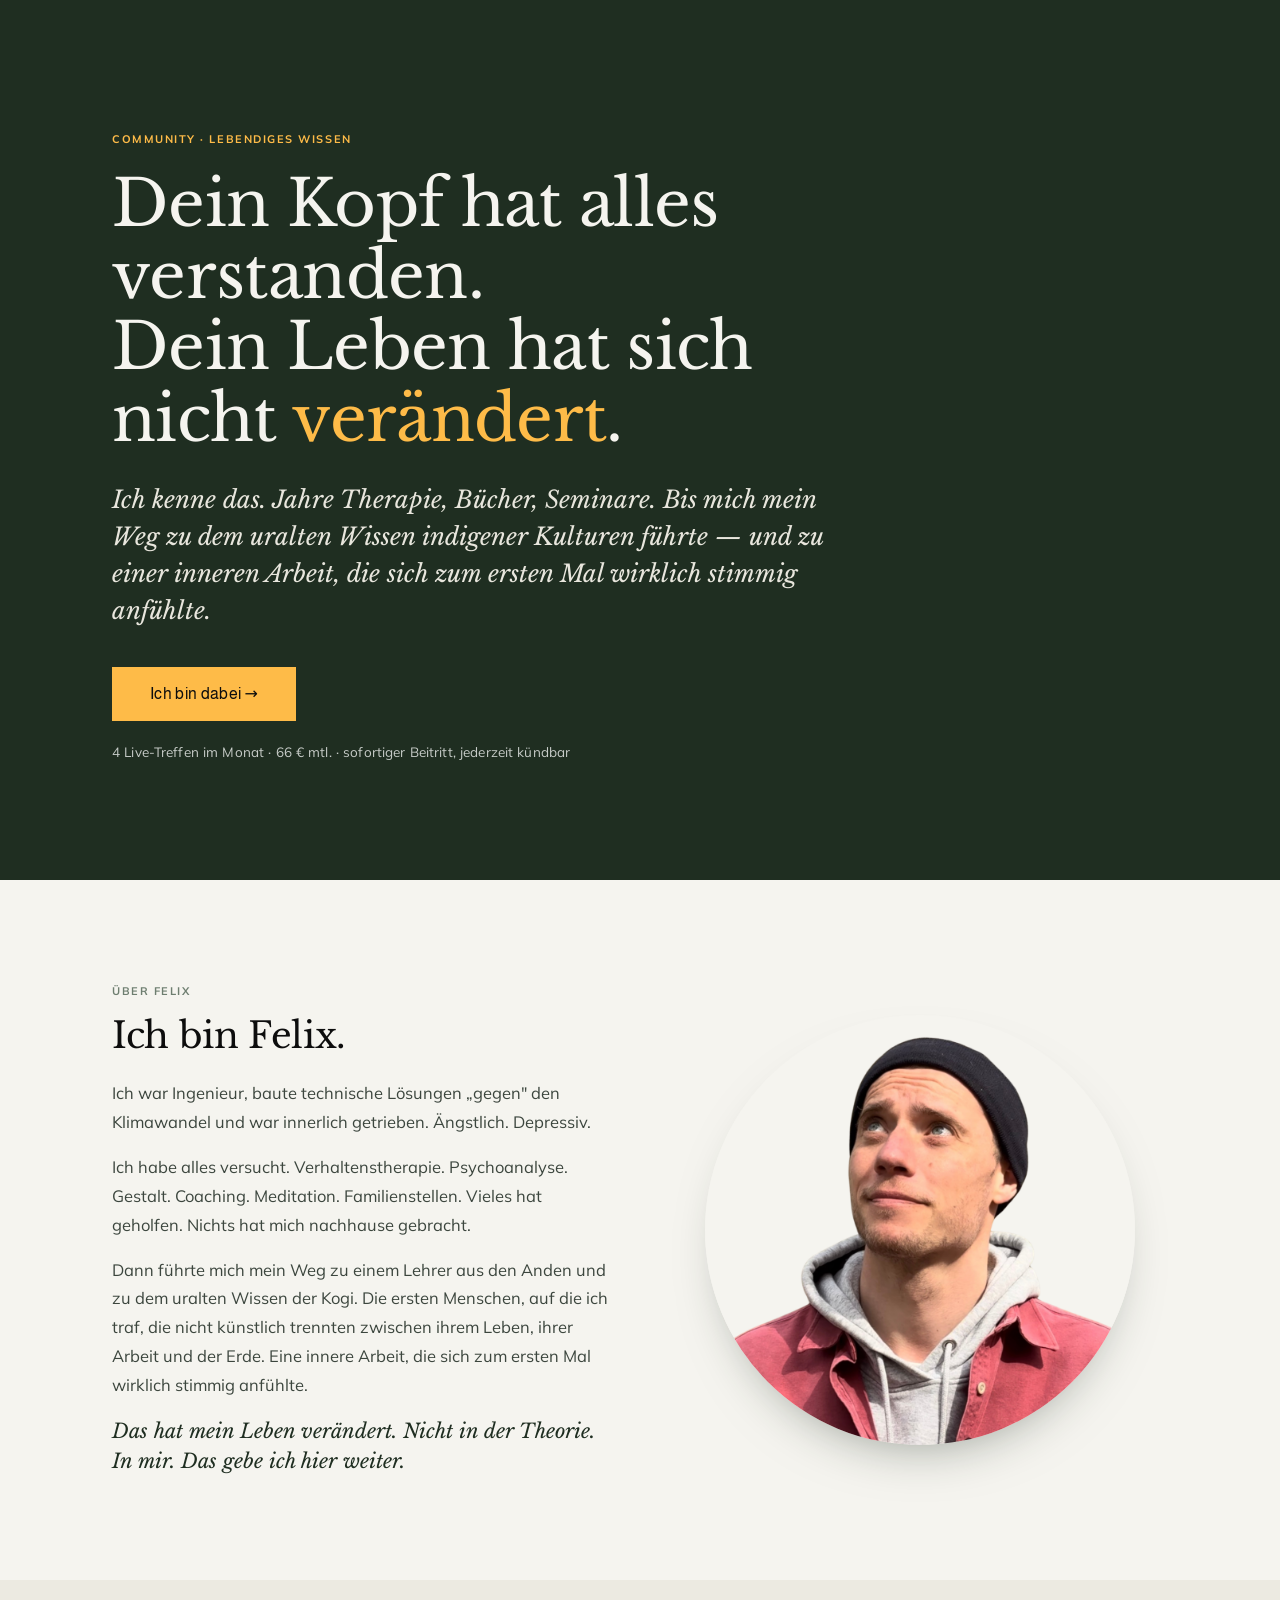
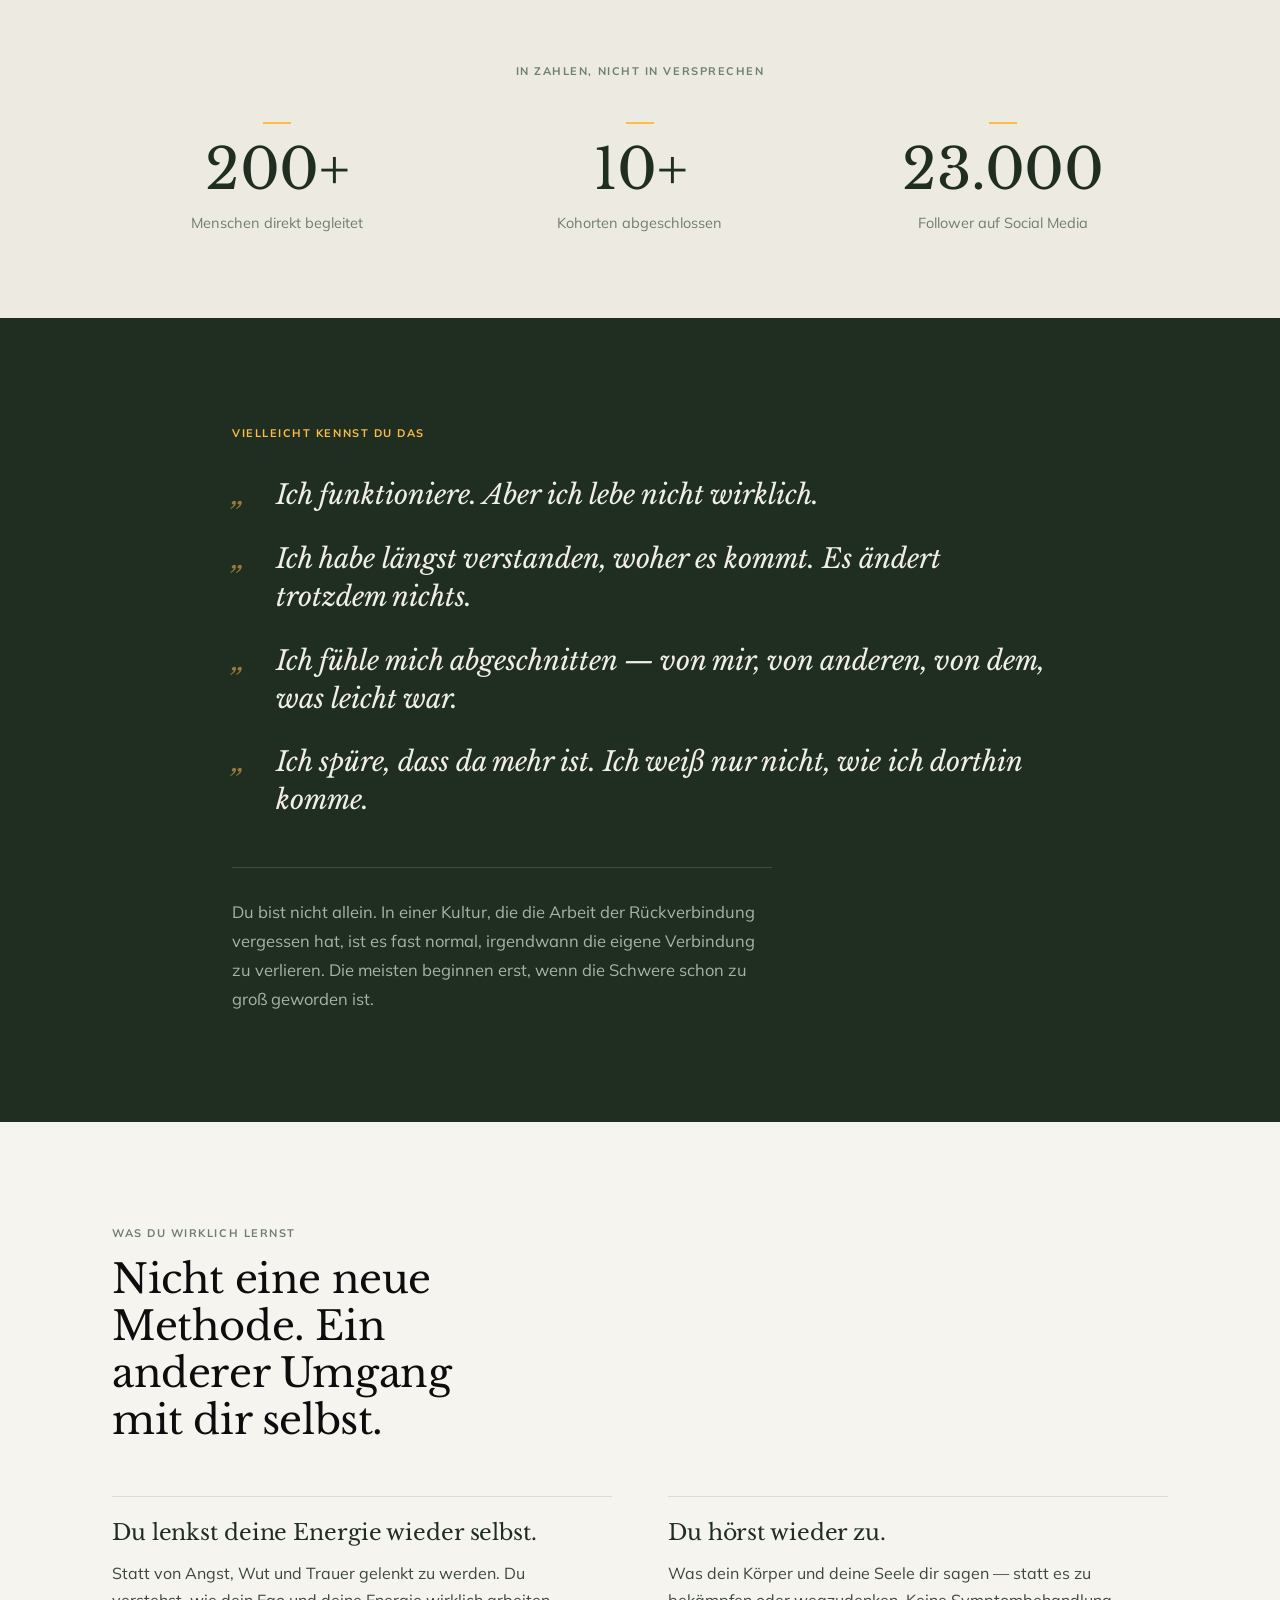
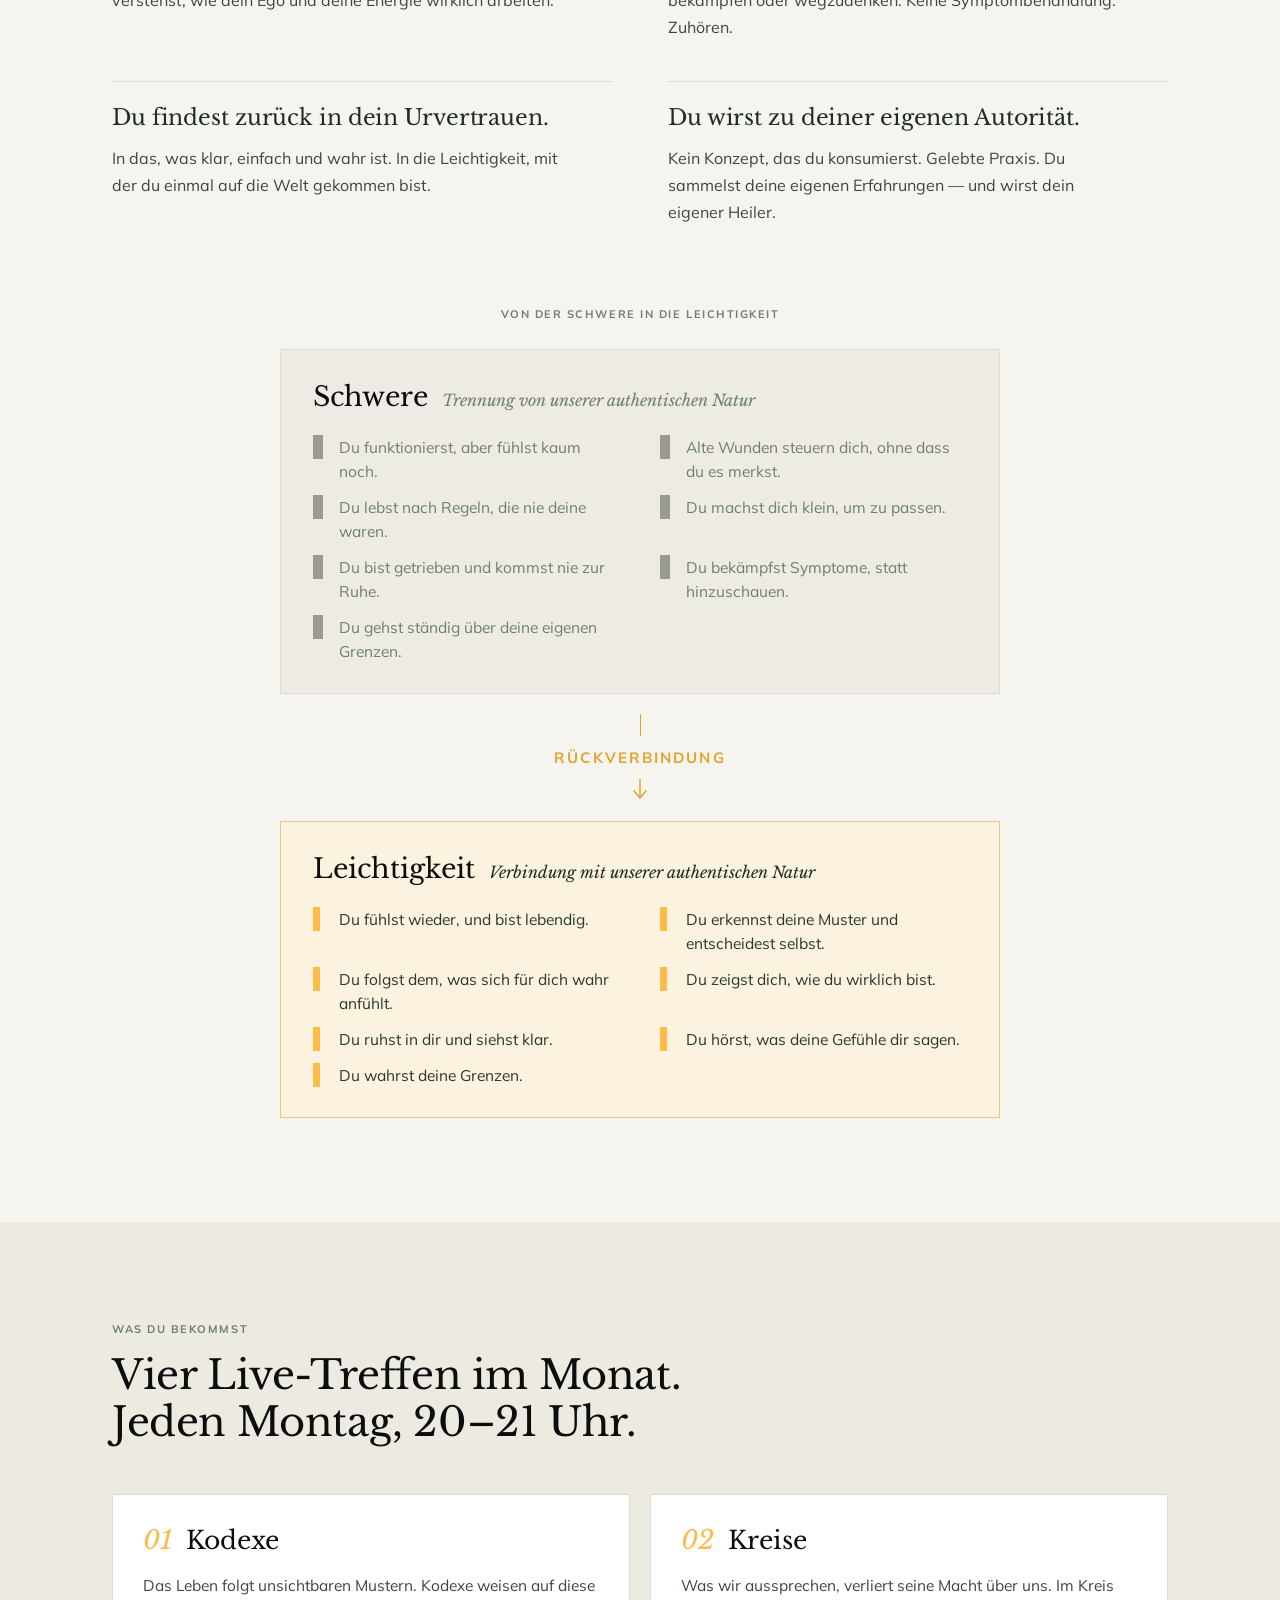
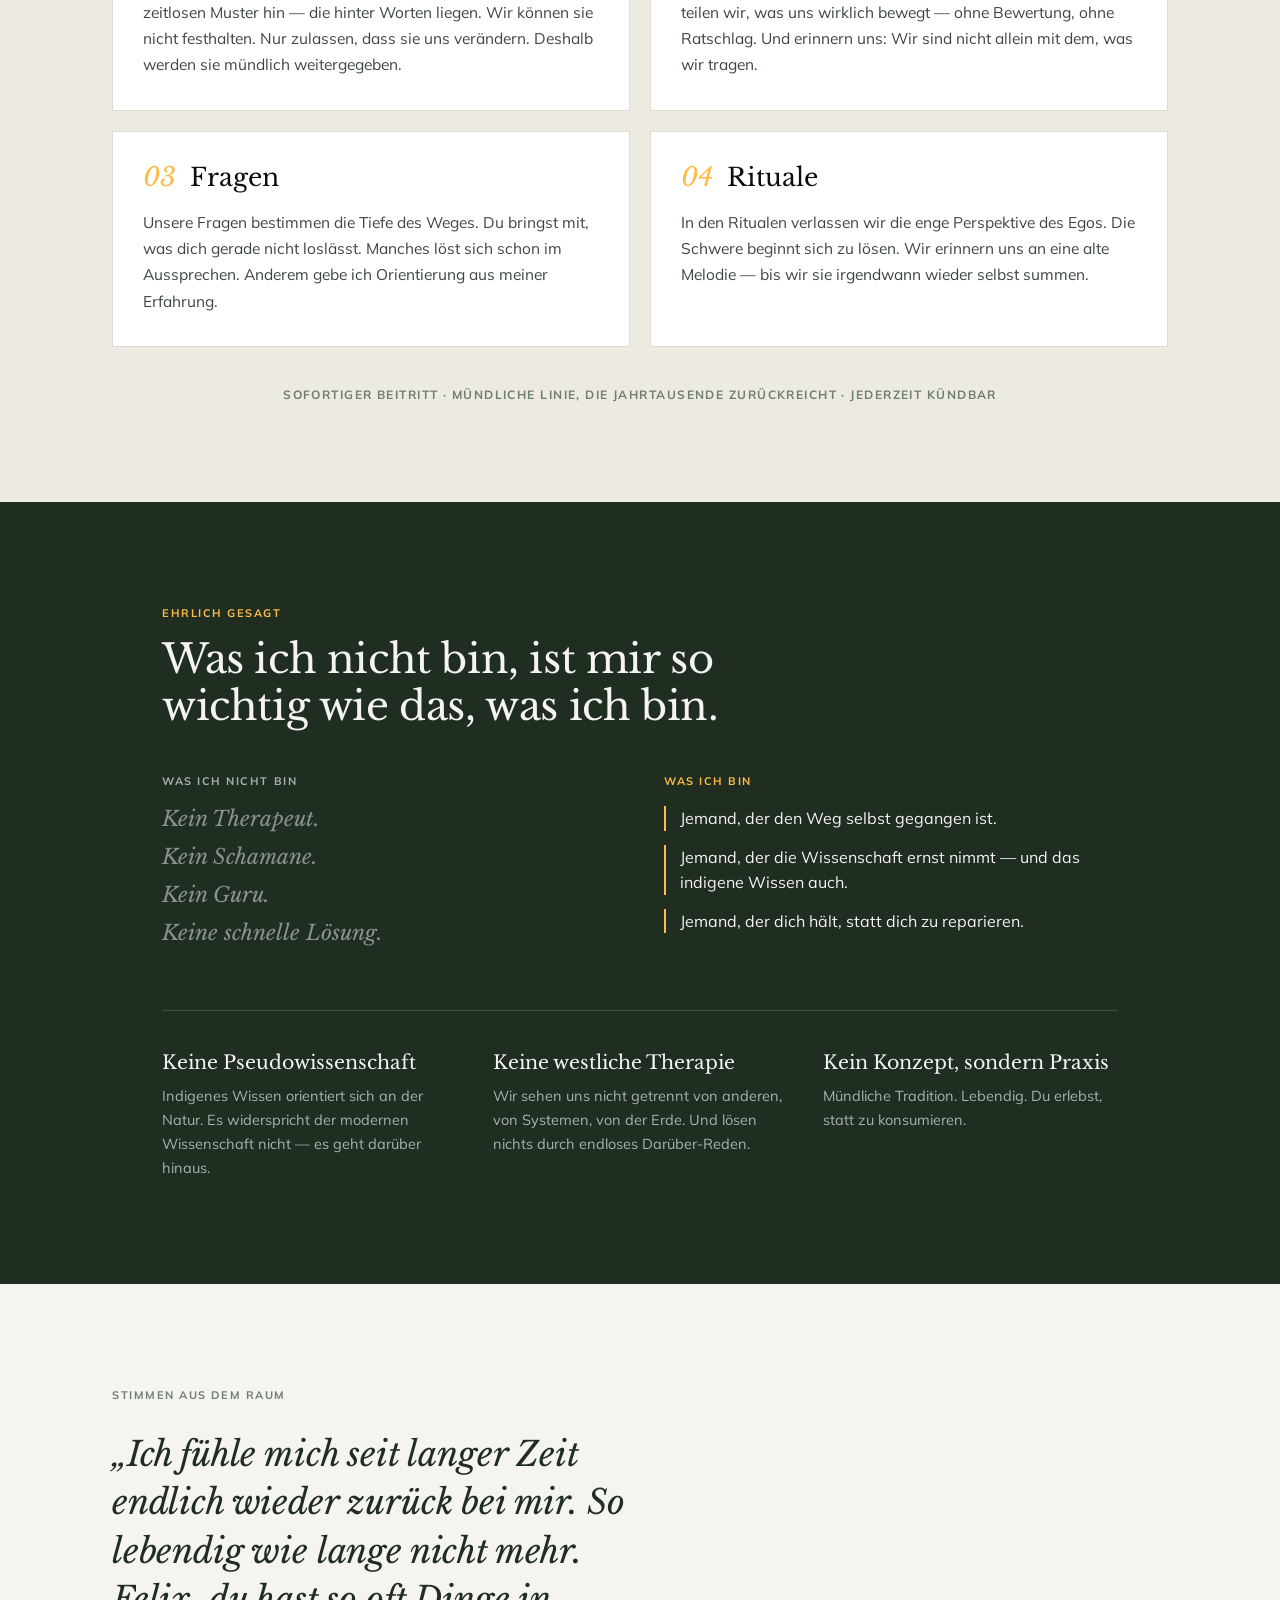
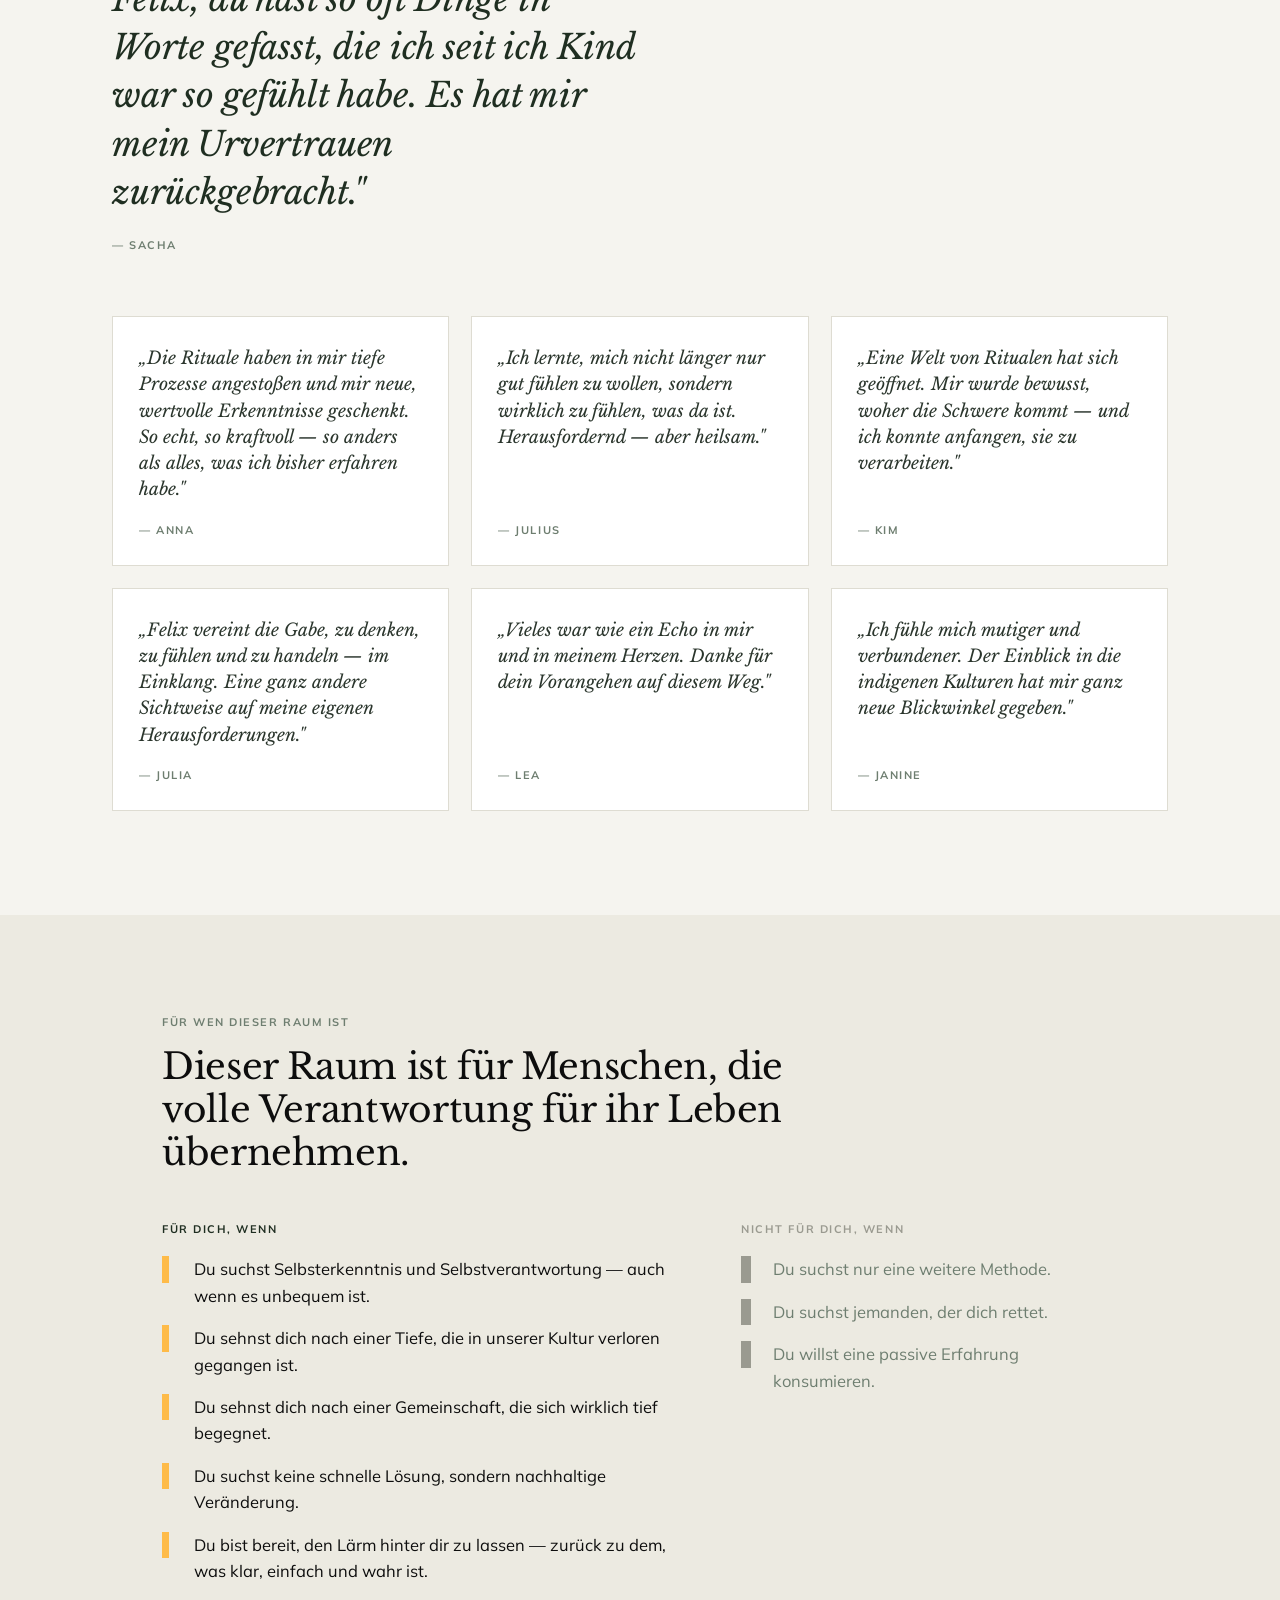
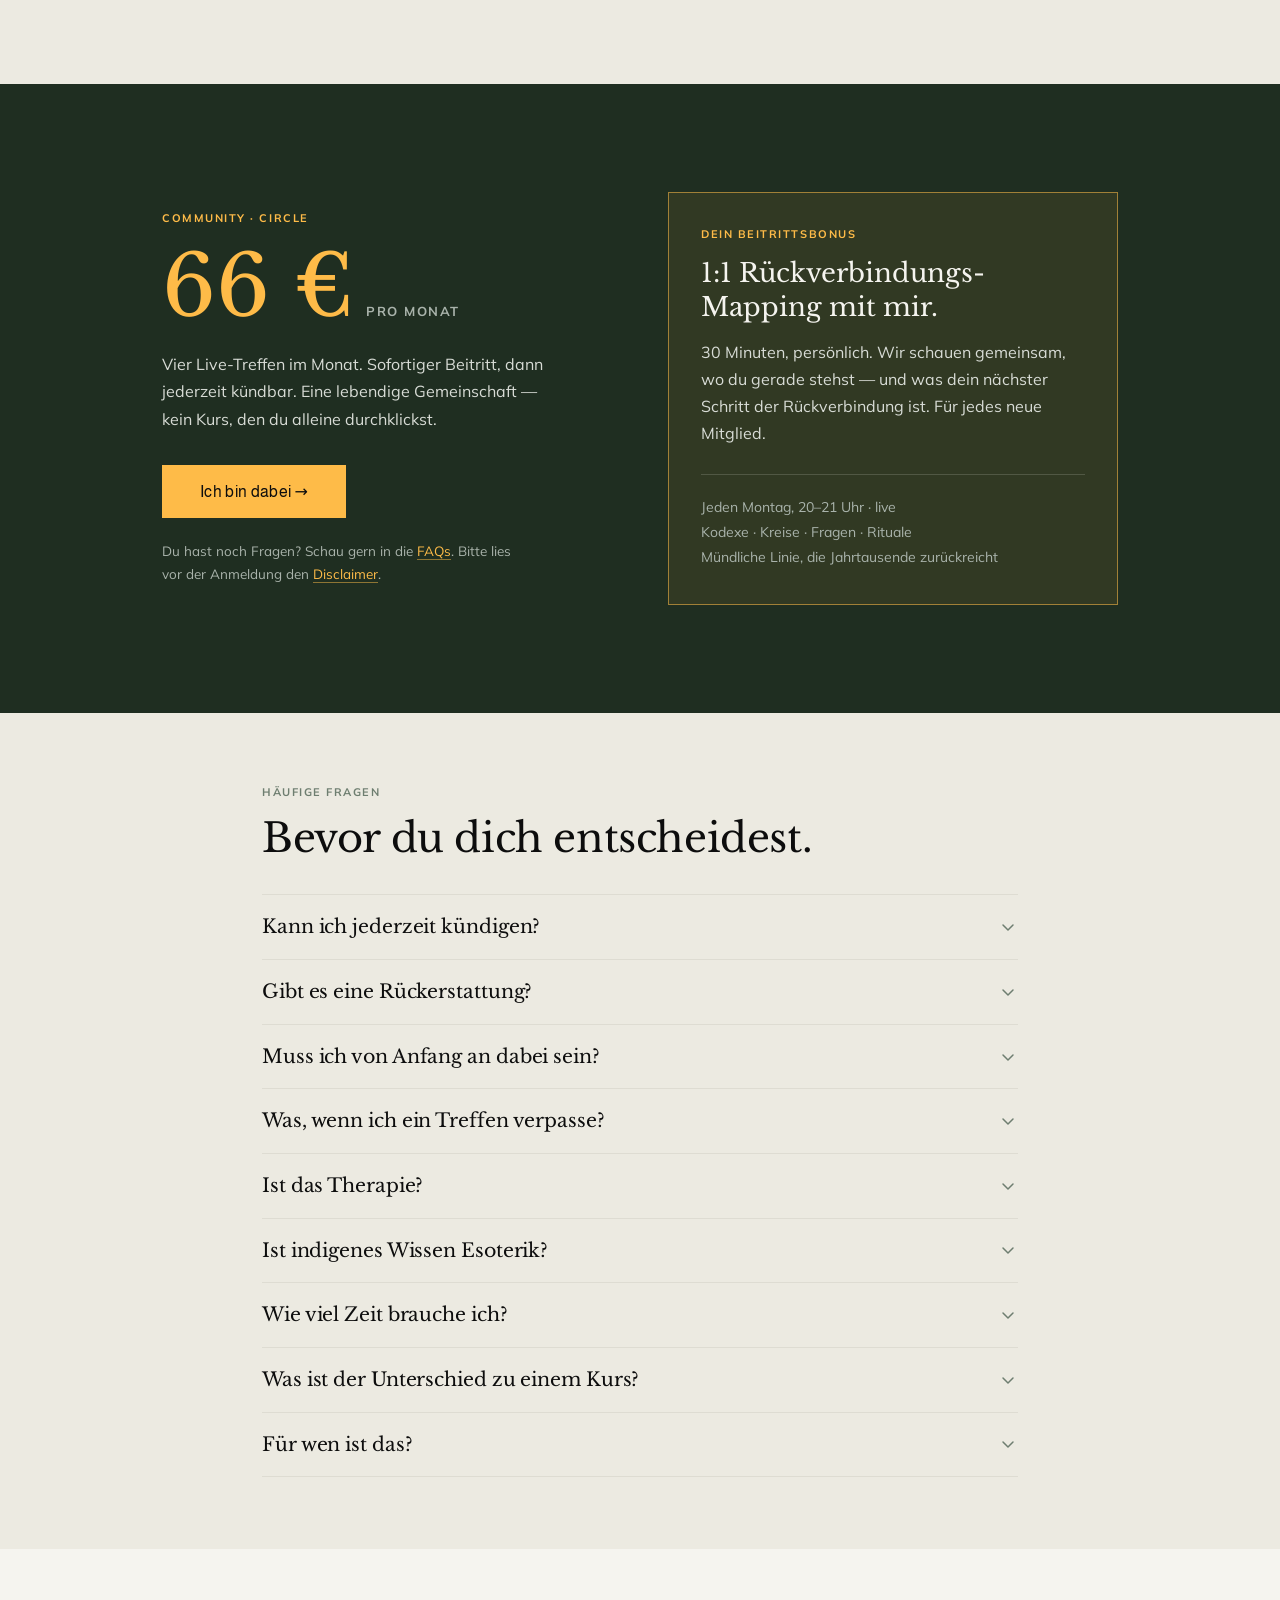
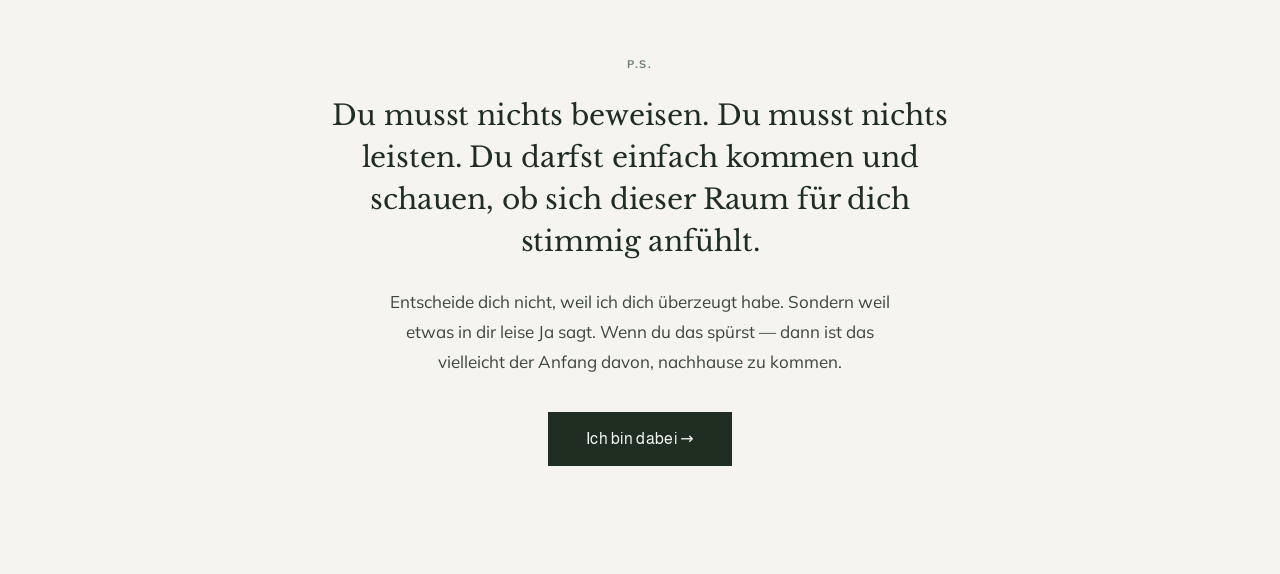
==== commit 819dd731: "Update community landing page with design feedback Changes from design iteration: - Hero: remove "Me" ====
--- a/community.html
+++ b/community.html
@@ -388,10 +388,15 @@
   display: grid;
   grid-template-columns: 14px 1fr;
   gap: 12px;
-  align-items: baseline;
+  align-items: start;
   font-family: var(--sans);
   font-size: 15.5px;
   line-height: 1.55;
+}
+.diptych-list li > span:first-child {
+  display: flex;
+  align-items: center;
+  height: 1.55em;
 }
 .diptych-schwere .diptych-list li { color: var(--green-300); }
 .diptych-leicht .diptych-list li { color: #2A352C; }
@@ -399,15 +404,13 @@
   width: 10px;
   height: 1px;
   background: #9A9A90;
-  display: inline-block;
-  margin-top: 11px;
+  display: block;
 }
 .diptych-dot {
   width: 7px;
   height: 7px;
   background: var(--accent);
-  display: inline-block;
-  margin-top: 8px;
+  display: block;
 }
 .diptych-bridge {
   display: flex;
@@ -424,7 +427,7 @@
 .diptych-bridge-label {
   font-family: var(--sans);
   font-weight: 700;
-  font-size: 11px;
+  font-size: 15px;
   text-transform: uppercase;
   letter-spacing: 0.14em;
   color: var(--accent-deep);
@@ -459,6 +462,10 @@
   padding: 30px 30px 32px;
   display: flex;
   flex-direction: column;
+  transition: transform 220ms ease, box-shadow 220ms ease, border-color 220ms ease;
+}
+@media (hover: hover) and (prefers-reduced-motion: no-preference) {
+  .offer-card:hover { transform: translateY(-5px); box-shadow: 0 18px 40px -22px rgba(31,46,33,0.45); border-color: #CFCDC2; }
 }
 .offer-card-head {
   display: flex;
@@ -671,10 +678,16 @@
   display: grid;
   grid-template-columns: 18px 1fr;
   gap: 14px;
-  align-items: baseline;
+  align-items: start;
   font-family: var(--sans);
   font-size: 16.5px;
   line-height: 1.6;
+}
+.forwhom-fit-list li > span:first-child,
+.forwhom-nofit-list li > span:first-child {
+  display: flex;
+  align-items: center;
+  height: 1.6em;
 }
 .forwhom-fit-list li { color: var(--ink); }
 .forwhom-nofit-list li { color: var(--green-300); }
@@ -773,7 +786,7 @@
 .faq-inner {
   max-width: 820px;
   margin: 0 auto;
-  padding: 100px 32px;
+  padding: 72px 32px;
 }
 .faq h2 {
   font-family: var(--serif);
@@ -785,7 +798,7 @@
   letter-spacing: -0.01em;
 }
 .faq-list {
-  margin-top: 44px;
+  margin-top: 32px;
   border-top: 1px solid var(--paper-line);
 }
 .faq-item {
@@ -798,14 +811,14 @@
   width: 100%;
   text-align: left;
   cursor: pointer;
-  padding: 26px 0;
+  padding: 19px 0;
   display: flex;
   align-items: center;
   justify-content: space-between;
   gap: 28px;
   font-family: var(--serif);
   font-weight: 400;
-  font-size: clamp(18px, 2.2vw, 21px);
+  font-size: clamp(16.5px, 2vw, 19px);
   line-height: 1.35;
   color: var(--ink);
   letter-spacing: -0.005em;
@@ -835,16 +848,15 @@
   overflow: hidden;
 }
 .faq-answer-content {
-  padding: 2px 0 28px;
+  padding: 0 0 22px;
   max-width: 64ch;
 }
 .faq-answer-content p {
   font-family: var(--sans);
-  font-size: 16px;
-  line-height: 1.72;
+  font-size: 15.5px;
+  line-height: 1.7;
   color: #3C463E;
 }
-.faq-answer-content p + p { margin-top: 12px; }
 
 /* ---- PostScript ---- */
 .ps { background: var(--offwhite); }
@@ -924,12 +936,11 @@
       <h1>Dein Kopf hat alles verstanden.<br>Dein Leben hat sich nicht <span class="accent">verändert</span>.</h1>
     </div>
     <div class="reveal" data-delay="120">
-      <p class="hero-sub">Ich kenne das. Jahre Therapie, Bücher, Seminare. Bis mich mein Weg zu den Kogi führte — und zu einer inneren Arbeit, die sich zum ersten Mal wirklich stimmig anfühlte.</p>
+      <p class="hero-sub">Ich kenne das. Jahre Therapie, Bücher, Seminare. Bis mich mein Weg zu dem uralten Wissen indigener Kulturen führte — und zu einer inneren Arbeit, die sich zum ersten Mal wirklich stimmig anfühlte.</p>
     </div>
     <div class="reveal" data-delay="180">
       <div class="hero-ctas">
         <a href="https://community.lebendigeswissen.com/checkout/mitgliedschaft" class="btn btn--lg btn--primary">Ich bin dabei →</a>
-        <a href="#geschichte" class="btn btn--lg btn--ghost-light">Meine Geschichte</a>
       </div>
       <div class="hero-facts">4 Live-Treffen im Monat · 66 € mtl. · sofortiger Beitritt, jederzeit kündbar</div>
     </div>
@@ -943,14 +954,14 @@
       <div class="overline">Über Felix</div>
       <h2>Ich bin Felix.</h2>
       <div class="story-text">
-        <p>Ich war Ingenieur. Ich baute technische Lösungen gegen den Klimawandel — und war innerlich getrieben. Ängstlich. Depressiv.</p>
+        <p>Ich war Ingenieur, baute technische Lösungen „gegen" den Klimawandel und war innerlich getrieben. Ängstlich. Depressiv.</p>
         <p>Ich habe alles versucht. Verhaltenstherapie. Psychoanalyse. Gestalt. Coaching. Meditation. Familienstellen. Vieles hat geholfen. Nichts hat mich nachhause gebracht.</p>
-        <p>Dann führte mich mein Weg zu einem Lehrer aus den Anden. Und zum Volk der Kogi. Die ersten Menschen, die nicht führen, wie der Westen führt. Eine innere Arbeit, die sich zum ersten Mal wirklich stimmig anfühlte.</p>
+        <p>Dann führte mich mein Weg zu einem Lehrer aus den Anden und zu dem uralten Wissen der Kogi. Die ersten Menschen, auf die ich traf, die nicht künstlich trennten zwischen ihrem Leben, ihrer Arbeit und der Erde. Eine innere Arbeit, die sich zum ersten Mal wirklich stimmig anfühlte.</p>
         <p class="story-closing">Das hat mein Leben verändert. Nicht in der Theorie. In mir. Das gebe ich hier weiter.</p>
       </div>
     </div>
-    <div class="reveal story-portrait" data-delay="80">
-      <img src="Profilbild.png" alt="Felix — Porträt" loading="lazy">
+    <div class="reveal" data-delay="80" style="aspect-ratio: 1 / 1; max-width: 430px; width: 100%; margin: 0 auto;">
+      <img src="Profilbild.png" alt="Felix — Porträt" loading="lazy" style="width: 100%; height: 100%; object-fit: cover; border-radius: 50%; box-shadow: 0 24px 52px -28px rgba(31,46,33,0.5);">
     </div>
   </div>
 </section>
@@ -959,28 +970,23 @@
 <section class="credibility">
   <div class="credibility-inner">
     <div class="reveal">
-      <div class="overline">Geerdet, nicht behauptet</div>
+      <div class="overline">In Zahlen, nicht in Versprechen</div>
     </div>
     <div class="cred-grid">
       <div class="cred-item reveal" data-delay="0">
         <div class="cred-bar"></div>
-        <div class="cred-number">200+</div>
+        <div class="cred-number" data-target="200" data-suffix="+">0</div>
         <div class="cred-label">Menschen direkt begleitet</div>
       </div>
       <div class="cred-item reveal" data-delay="70">
         <div class="cred-bar"></div>
-        <div class="cred-number">10+</div>
+        <div class="cred-number" data-target="10" data-suffix="+">0</div>
         <div class="cred-label">Kohorten abgeschlossen</div>
       </div>
       <div class="cred-item reveal" data-delay="140">
         <div class="cred-bar"></div>
-        <div class="cred-number">2,5</div>
-        <div class="cred-label">Jahre auf diesem Weg — als Lernender und als Begleiter</div>
-      </div>
-      <div class="cred-item reveal" data-delay="210">
-        <div class="cred-bar"></div>
-        <div class="cred-number">23.000</div>
-        <div class="cred-label">Follower auf Instagram</div>
+        <div class="cred-number" data-target="23000" data-suffix="">0</div>
+        <div class="cred-label">Follower auf Social Media</div>
       </div>
     </div>
   </div>
@@ -1051,13 +1057,13 @@
           <span>Trennung von unserer authentischen Natur</span>
         </div>
         <ul class="diptych-list">
-          <li><span class="diptych-dash"></span><span>Funktionieren im Überlebensmodus — feststeckende Emotionen (Angst, Wut, Trauer)</span></li>
-          <li><span class="diptych-dash"></span><span>Unbewusst vom Ego, von Verletzungen und Trauma gelenkt</span></li>
-          <li><span class="diptych-dash"></span><span>Orientierung an künstlichen und kolonialen Gedanken</span></li>
-          <li><span class="diptych-dash"></span><span>Selbstunterdrückung (Egorollen und Ideale)</span></li>
-          <li><span class="diptych-dash"></span><span>Leben aus Angst — Rastlosigkeit und Getriebenheit</span></li>
-          <li><span class="diptych-dash"></span><span>Fragmentierung (Symptombekämpfung)</span></li>
-          <li><span class="diptych-dash"></span><span>Über die eigenen Grenzen gehen</span></li>
+          <li><span class="diptych-dash"></span><span>Du funktionierst, aber fühlst kaum noch.</span></li>
+          <li><span class="diptych-dash"></span><span>Alte Wunden steuern dich, ohne dass du es merkst.</span></li>
+          <li><span class="diptych-dash"></span><span>Du lebst nach Regeln, die nie deine waren.</span></li>
+          <li><span class="diptych-dash"></span><span>Du machst dich klein, um zu passen.</span></li>
+          <li><span class="diptych-dash"></span><span>Du bist getrieben und kommst nie zur Ruhe.</span></li>
+          <li><span class="diptych-dash"></span><span>Du bekämpfst Symptome, statt hinzuschauen.</span></li>
+          <li><span class="diptych-dash"></span><span>Du gehst ständig über deine eigenen Grenzen.</span></li>
         </ul>
       </div>
       <div class="diptych-bridge">
@@ -1073,13 +1079,13 @@
           <span>Verbindung mit unserer authentischen Natur</span>
         </div>
         <ul class="diptych-list">
-          <li><span class="diptych-dot"></span><span>Fühlen — Emotionen fließen ungehindert (Lebendigkeit)</span></li>
-          <li><span class="diptych-dot"></span><span>Das Ego bewusst selbst lenken</span></li>
-          <li><span class="diptych-dot"></span><span>Orientierung an natürlichen Gedanken</span></li>
-          <li><span class="diptych-dot"></span><span>Selbstausdruck (authentisches Selbst)</span></li>
-          <li><span class="diptych-dot"></span><span>Leben aus Verbindung — Ruhe und Klarheit</span></li>
-          <li><span class="diptych-dot"></span><span>Ganzheit — Gefühle als Botschaften</span></li>
-          <li><span class="diptych-dot"></span><span>Die eigenen Grenzen wahren</span></li>
+          <li><span class="diptych-dot"></span><span>Du fühlst wieder, und bist lebendig.</span></li>
+          <li><span class="diptych-dot"></span><span>Du erkennst deine Muster und entscheidest selbst.</span></li>
+          <li><span class="diptych-dot"></span><span>Du folgst dem, was sich für dich wahr anfühlt.</span></li>
+          <li><span class="diptych-dot"></span><span>Du zeigst dich, wie du wirklich bist.</span></li>
+          <li><span class="diptych-dot"></span><span>Du ruhst in dir und siehst klar.</span></li>
+          <li><span class="diptych-dot"></span><span>Du hörst, was deine Gefühle dir sagen.</span></li>
+          <li><span class="diptych-dot"></span><span>Du wahrst deine Grenzen.</span></li>
         </ul>
       </div>
     </div>
@@ -1101,21 +1107,21 @@
         </div>
         <p>Das Leben folgt unsichtbaren Mustern. Kodexe weisen auf diese zeitlosen Muster hin — die hinter Worten liegen. Wir können sie nicht festhalten. Nur zulassen, dass sie uns verändern. Deshalb werden sie mündlich weitergegeben.</p>
       </div>
-      <div class="offer-card reveal" data-delay="60">
+      <div class="offer-card reveal" data-delay="110">
         <div class="offer-card-head">
           <span class="offer-card-num">02</span>
           <h3>Kreise</h3>
         </div>
         <p>Was wir aussprechen, verliert seine Macht über uns. Im Kreis teilen wir, was uns wirklich bewegt — ohne Bewertung, ohne Ratschlag. Und erinnern uns: Wir sind nicht allein mit dem, was wir tragen.</p>
       </div>
-      <div class="offer-card reveal" data-delay="120">
+      <div class="offer-card reveal" data-delay="220">
         <div class="offer-card-head">
           <span class="offer-card-num">03</span>
           <h3>Fragen</h3>
         </div>
         <p>Unsere Fragen bestimmen die Tiefe des Weges. Du bringst mit, was dich gerade nicht loslässt. Manches löst sich schon im Aussprechen. Anderem gebe ich Orientierung aus meiner Erfahrung.</p>
       </div>
-      <div class="offer-card reveal" data-delay="180">
+      <div class="offer-card reveal" data-delay="330">
         <div class="offer-card-head">
           <span class="offer-card-num">04</span>
           <h3>Rituale</h3>
@@ -1134,7 +1140,7 @@
   <div class="honesty-inner">
     <div class="reveal">
       <div class="overline">Ehrlich gesagt</div>
-      <h2>Ich bin nicht, wofür der Markt mich verkaufen würde.</h2>
+      <h2>Was ich nicht bin, ist mir so wichtig wie das, was ich bin.</h2>
     </div>
     <div class="honesty-cols">
       <div class="reveal">
@@ -1253,7 +1259,7 @@
           <span class="number">66 €</span>
           <span class="period">pro Monat</span>
         </div>
-        <p class="pricing-desc">Vier Live-Treffen im Monat. Sofortiger Beitritt, dann jederzeit kündbar. Ein lebendiger Raum — kein Kurs, den man durchklickt.</p>
+        <p class="pricing-desc">Vier Live-Treffen im Monat. Sofortiger Beitritt, dann jederzeit kündbar. Eine lebendige Gemeinschaft — kein Kurs, den du alleine durchklickst.</p>
         <div style="margin-top: 32px;">
           <a href="https://community.lebendigeswissen.com/checkout/mitgliedschaft" class="btn btn--lg btn--primary">Ich bin dabei →</a>
         </div>
@@ -1290,9 +1296,7 @@
           <svg class="faq-arrow" width="20" height="20" viewBox="0 0 20 20" fill="none" aria-hidden="true"><path d="M5 8 L10 13 L15 8" stroke="#6E7E70" stroke-width="1.5" stroke-linecap="round" stroke-linejoin="round"/></svg>
         </button>
         <div class="faq-answer"><div class="faq-answer-inner"><div class="faq-answer-content">
-          <p>Ja, monatlich kündbar, ohne Frist.</p>
-          <p>Ehrlich gesagt: Wer nach einem Monat geht, hat kaum angefangen. Echte Veränderung braucht Zeit und Wiederholung — das gilt hier genauso.</p>
-          <p>Ich empfehle dir, mindestens drei Monate zu bleiben. Dann spürst du selbst, was sich verschoben hat.</p>
+          <p>Ja, monatlich kündbar, ohne Frist. Ehrlich gesagt: Wer nach einem Monat geht, hat kaum angefangen. Echte Veränderung braucht Zeit und Wiederholung — das gilt hier genauso. Ich empfehle dir, mindestens drei Monate zu bleiben. Dann spürst du selbst, was sich verschoben hat.</p>
         </div></div></div>
       </div>
 
@@ -1302,8 +1306,7 @@
           <svg class="faq-arrow" width="20" height="20" viewBox="0 0 20 20" fill="none" aria-hidden="true"><path d="M5 8 L10 13 L15 8" stroke="#6E7E70" stroke-width="1.5" stroke-linecap="round" stroke-linejoin="round"/></svg>
         </button>
         <div class="faq-answer"><div class="faq-answer-inner"><div class="faq-answer-content">
-          <p>Nein. Das hier ist kein Kurs, den du kaufst, durchklickst und zurückgibst. Du betrittst einen lebendigen Raum — und das lässt sich nicht rückgängig machen.</p>
-          <p>Was ich dir sagen kann: Wenn du wirklich dabei warst, wirklich mitgemacht hast — und trotzdem das Gefühl hast, dass es dir nichts gegeben hat — dann melde dich bei mir. Ich will dein Geld nicht, wenn das der Fall ist.</p>
+          <p>Nein. Das hier ist kein Kurs, den du kaufst, durchklickst und zurückgibst. Du betrittst einen lebendigen Raum — und das lässt sich nicht rückgängig machen. Was ich dir sagen kann: Wenn du wirklich dabei warst, wirklich mitgemacht hast — und trotzdem das Gefühl hast, dass es dir nichts gegeben hat — dann melde dich bei mir. Ich will dein Geld nicht, wenn das der Fall ist.</p>
         </div></div></div>
       </div>
 
@@ -1313,8 +1316,7 @@
           <svg class="faq-arrow" width="20" height="20" viewBox="0 0 20 20" fill="none" aria-hidden="true"><path d="M5 8 L10 13 L15 8" stroke="#6E7E70" stroke-width="1.5" stroke-linecap="round" stroke-linejoin="round"/></svg>
         </button>
         <div class="faq-answer"><div class="faq-answer-inner"><div class="faq-answer-content">
-          <p>Nein. Du kannst jederzeit einsteigen.</p>
-          <p>Die vier monatlichen Formate bauen nicht aufeinander auf — jedes steht für sich. Komm, wenn du bereit bist.</p>
+          <p>Nein. Du kannst jederzeit einsteigen. Die vier monatlichen Formate bauen nicht aufeinander auf — jedes steht für sich. Komm, wenn du bereit bist.</p>
         </div></div></div>
       </div>
 
@@ -1324,9 +1326,7 @@
           <svg class="faq-arrow" width="20" height="20" viewBox="0 0 20 20" fill="none" aria-hidden="true"><path d="M5 8 L10 13 L15 8" stroke="#6E7E70" stroke-width="1.5" stroke-linecap="round" stroke-linejoin="round"/></svg>
         </button>
         <div class="faq-answer"><div class="faq-answer-inner"><div class="faq-answer-content">
-          <p>Kodexe, Fragen und Rituale werden aufgezeichnet — die kannst du nachschauen, wann es für dich passt.</p>
-          <p>Die Kreise nicht. Was im Kreis gesprochen wird, bleibt im Kreis.</p>
-          <p>Was zählt, ist nicht, ob du immer dabei bist — sondern ob du dranbleibst.</p>
+          <p>Kodexe, Fragen und Rituale werden aufgezeichnet — die kannst du nachschauen, wann es für dich passt. Die Kreise nicht. Was im Kreis gesprochen wird, bleibt im Kreis. Was zählt, ist nicht, ob du immer dabei bist — sondern ob du dranbleibst.</p>
         </div></div></div>
       </div>
 
@@ -1336,10 +1336,7 @@
           <svg class="faq-arrow" width="20" height="20" viewBox="0 0 20 20" fill="none" aria-hidden="true"><path d="M5 8 L10 13 L15 8" stroke="#6E7E70" stroke-width="1.5" stroke-linecap="round" stroke-linejoin="round"/></svg>
         </button>
         <div class="faq-answer"><div class="faq-answer-inner"><div class="faq-answer-content">
-          <p>Nein. Und das sage ich nicht als rechtliche Absicherung, sondern weil es wirklich etwas anderes ist.</p>
-          <p>Wenn ich von Heilung spreche, meine ich nicht das Behandeln von Krankheiten im medizinischen Sinn. Ich meine: die Bedingungen schaffen, in denen sich schwere Energien lösen können, die deine Verbindung zu dir selbst blockieren.</p>
-          <p>Das ersetzt keine medizinische oder psychotherapeutische Begleitung — genauso wenig wie eine schulmedizinische Behandlung die Suche nach der seelischen Ursache ersetzt. Beides hat seinen Platz.</p>
-          <p>Tiefe innere Arbeit kann intensive Prozesse auslösen. Manches fühlt sich zunächst schmerzhaft an. Das ist kein Zeichen, dass etwas falsch läuft — es ist ein natürlicher Teil des Weges. Du trägst dabei immer die volle Verantwortung für dich selbst.</p>
+          <p>Nein. Und das sage ich nicht als rechtliche Absicherung, sondern weil es wirklich etwas anderes ist. Wenn ich von Heilung spreche, meine ich nicht das Behandeln von Krankheiten im medizinischen Sinn. Ich meine: die Bedingungen schaffen, in denen sich schwere Energien lösen können, die deine Verbindung zu dir selbst blockieren. Das ersetzt keine medizinische oder psychotherapeutische Begleitung — genauso wenig wie eine schulmedizinische Behandlung die Suche nach der seelischen Ursache ersetzt. Beides hat seinen Platz. Tiefe innere Arbeit kann intensive Prozesse auslösen. Manches fühlt sich zunächst schmerzhaft an. Das ist kein Zeichen, dass etwas falsch läuft — es ist ein natürlicher Teil des Weges. Du trägst dabei immer die volle Verantwortung für dich selbst.</p>
         </div></div></div>
       </div>
 
@@ -1349,9 +1346,7 @@
           <svg class="faq-arrow" width="20" height="20" viewBox="0 0 20 20" fill="none" aria-hidden="true"><path d="M5 8 L10 13 L15 8" stroke="#6E7E70" stroke-width="1.5" stroke-linecap="round" stroke-linejoin="round"/></svg>
         </button>
         <div class="faq-answer"><div class="faq-answer-inner"><div class="faq-answer-content">
-          <p>Nein. Wer bei dem Wort innerlich zusammenzuckt — ich verstehe das.</p>
-          <p>Indigenes Wissen hat nichts mit Räucherstäbchen und Channeling zu tun. Es ist ein Jahrtausende altes, gelebtes Verständnis davon, wie das Leben funktioniert — nah an der Natur, nah an dem, was wirklich ist.</p>
-          <p>Es widerspricht der Wissenschaft nicht. Es geht tiefer.</p>
+          <p>Nein. Wer bei dem Wort innerlich zusammenzuckt — ich verstehe das. Indigenes Wissen hat nichts mit Räucherstäbchen und Channeling zu tun. Es ist ein Jahrtausende altes, gelebtes Verständnis davon, wie das Leben funktioniert — nah an der Natur, nah an dem, was wirklich ist. Es widerspricht der Wissenschaft nicht. Es geht tiefer.</p>
         </div></div></div>
       </div>
 
@@ -1361,8 +1356,7 @@
           <svg class="faq-arrow" width="20" height="20" viewBox="0 0 20 20" fill="none" aria-hidden="true"><path d="M5 8 L10 13 L15 8" stroke="#6E7E70" stroke-width="1.5" stroke-linecap="round" stroke-linejoin="round"/></svg>
         </button>
         <div class="faq-answer"><div class="faq-answer-inner"><div class="faq-answer-content">
-          <p>Vier Stunden im Monat für die Live-Treffen. Mehr brauchst du nicht einzuplanen — außer du willst mehr.</p>
-          <p>Das Wissen braucht keine Hausaufgaben. Es braucht Offenheit.</p>
+          <p>Vier Stunden im Monat für die Live-Treffen. Mehr brauchst du nicht einzuplanen — außer du willst mehr. Das Wissen braucht keine Hausaufgaben. Es braucht Offenheit.</p>
         </div></div></div>
       </div>
 
@@ -1372,9 +1366,7 @@
           <svg class="faq-arrow" width="20" height="20" viewBox="0 0 20 20" fill="none" aria-hidden="true"><path d="M5 8 L10 13 L15 8" stroke="#6E7E70" stroke-width="1.5" stroke-linecap="round" stroke-linejoin="round"/></svg>
         </button>
         <div class="faq-answer"><div class="faq-answer-inner"><div class="faq-answer-content">
-          <p>Ein Kurs hat ein Ende. Du machst ihn, du bist fertig, das Leben geht weiter wie vorher.</p>
-          <p>Dieser Raum hat kein Ende — weil die Arbeit der Rückverbindung kein Projekt ist, das du abschließt. Sie ist ein Teil deines Lebens, wenn du sie einmal wirklich kennst.</p>
-          <p>Hier lernst du nicht Inhalte. Du veränderst dich — durch Kontinuität, durch Gemeinschaft, durch Praxis.</p>
+          <p>Ein Kurs hat ein Ende. Du machst ihn, du bist fertig, das Leben geht weiter wie vorher. Dieser Raum hat kein Ende — weil die Arbeit der Rückverbindung kein Projekt ist, das du abschließt. Sie ist ein Teil deines Lebens, wenn du sie einmal wirklich kennst. Hier lernst du nicht Inhalte. Du veränderst dich — durch Kontinuität, durch Gemeinschaft, durch Praxis.</p>
         </div></div></div>
       </div>
 
@@ -1384,8 +1376,7 @@
           <svg class="faq-arrow" width="20" height="20" viewBox="0 0 20 20" fill="none" aria-hidden="true"><path d="M5 8 L10 13 L15 8" stroke="#6E7E70" stroke-width="1.5" stroke-linecap="round" stroke-linejoin="round"/></svg>
         </button>
         <div class="faq-answer"><div class="faq-answer-inner"><div class="faq-answer-content">
-          <p>Für Menschen, die bereit sind, ehrlich hinzuschauen — auch wenn es unbequem wird. Die spüren, dass da etwas in ihnen ist, das noch nicht gelebt wird. Die nicht nach einer Methode suchen, sondern nach einem echten Weg.</p>
-          <p>Nicht für dich, wenn du jemanden suchst, der dir sagt, was du tun sollst. Nicht, wenn du konsumieren willst, ohne dich einzubringen. Nicht, wenn du glaubst, dass Wachstum angenehm sein muss.</p>
+          <p>Für Menschen, die bereit sind, ehrlich hinzuschauen — auch wenn es unbequem wird. Die spüren, dass da etwas in ihnen ist, das noch nicht gelebt wird. Die nicht nach einer Methode suchen, sondern nach einem echten Weg. Nicht für dich, wenn du jemanden suchst, der dir sagt, was du tun sollst. Nicht, wenn du konsumieren willst, ohne dich einzubringen. Nicht, wenn du glaubst, dass Wachstum angenehm sein muss.</p>
         </div></div></div>
       </div>
 
@@ -1434,10 +1425,44 @@
     }, 2500);
   }
 
+  function initCountUp() {
+    document.querySelectorAll('.cred-number[data-target]').forEach(function(el) {
+      var target = parseInt(el.getAttribute('data-target'), 10);
+      var suffix = el.getAttribute('data-suffix') || '';
+      if (reduce) { el.textContent = target.toLocaleString('de-DE') + suffix; return; }
+      var started = false;
+      var io = new IntersectionObserver(function(entries) {
+        entries.forEach(function(entry) {
+          if (entry.isIntersecting && !started) {
+            started = true; io.disconnect();
+            var t0 = performance.now();
+            function tick(now) {
+              var p = Math.min(1, (now - t0) / 1400);
+              var eased = 1 - Math.pow(1 - p, 3);
+              el.textContent = Math.round(target * eased).toLocaleString('de-DE') + suffix;
+              if (p < 1) requestAnimationFrame(tick);
+            }
+            requestAnimationFrame(tick);
+          }
+        });
+      }, { threshold: 0.4 });
+      io.observe(el);
+    });
+  }
+
   function initFaq() {
-    document.querySelectorAll('.faq-question').forEach(function(btn) {
+    var allBtns = document.querySelectorAll('.faq-question');
+    allBtns.forEach(function(btn) {
       btn.addEventListener('click', function() {
         var expanded = btn.getAttribute('aria-expanded') === 'true';
+        // Close all others first (single-open)
+        allBtns.forEach(function(other) {
+          if (other !== btn) {
+            other.setAttribute('aria-expanded', 'false');
+            var otherAnswer = other.nextElementSibling;
+            if (otherAnswer) otherAnswer.classList.remove('open');
+          }
+        });
         btn.setAttribute('aria-expanded', String(!expanded));
         var answer = btn.nextElementSibling;
         if (answer) answer.classList.toggle('open', !expanded);
@@ -1446,9 +1471,10 @@
   }
 
   if (document.readyState === 'loading') {
-    document.addEventListener('DOMContentLoaded', function() { initReveals(); initFaq(); });
+    document.addEventListener('DOMContentLoaded', function() { initReveals(); initCountUp(); initFaq(); });
   } else {
     initReveals();
+    initCountUp();
     initFaq();
   }
 
